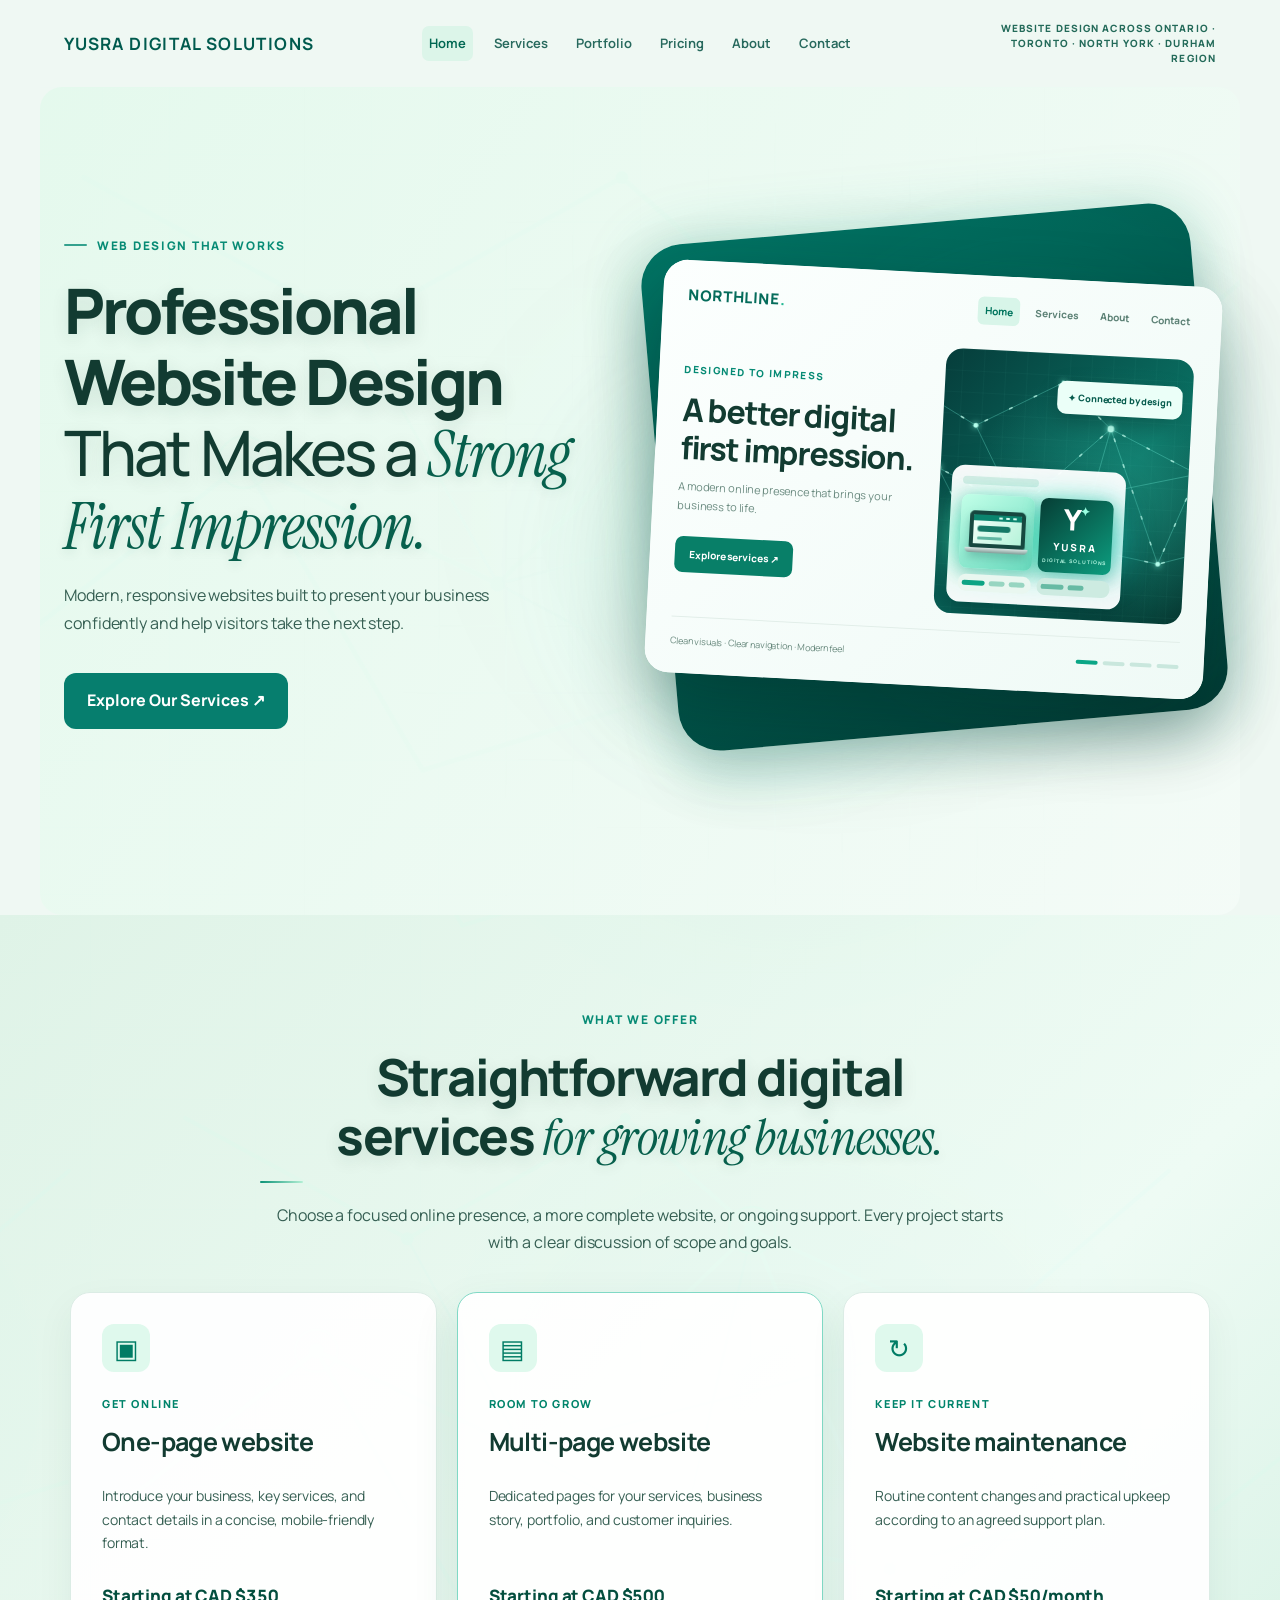
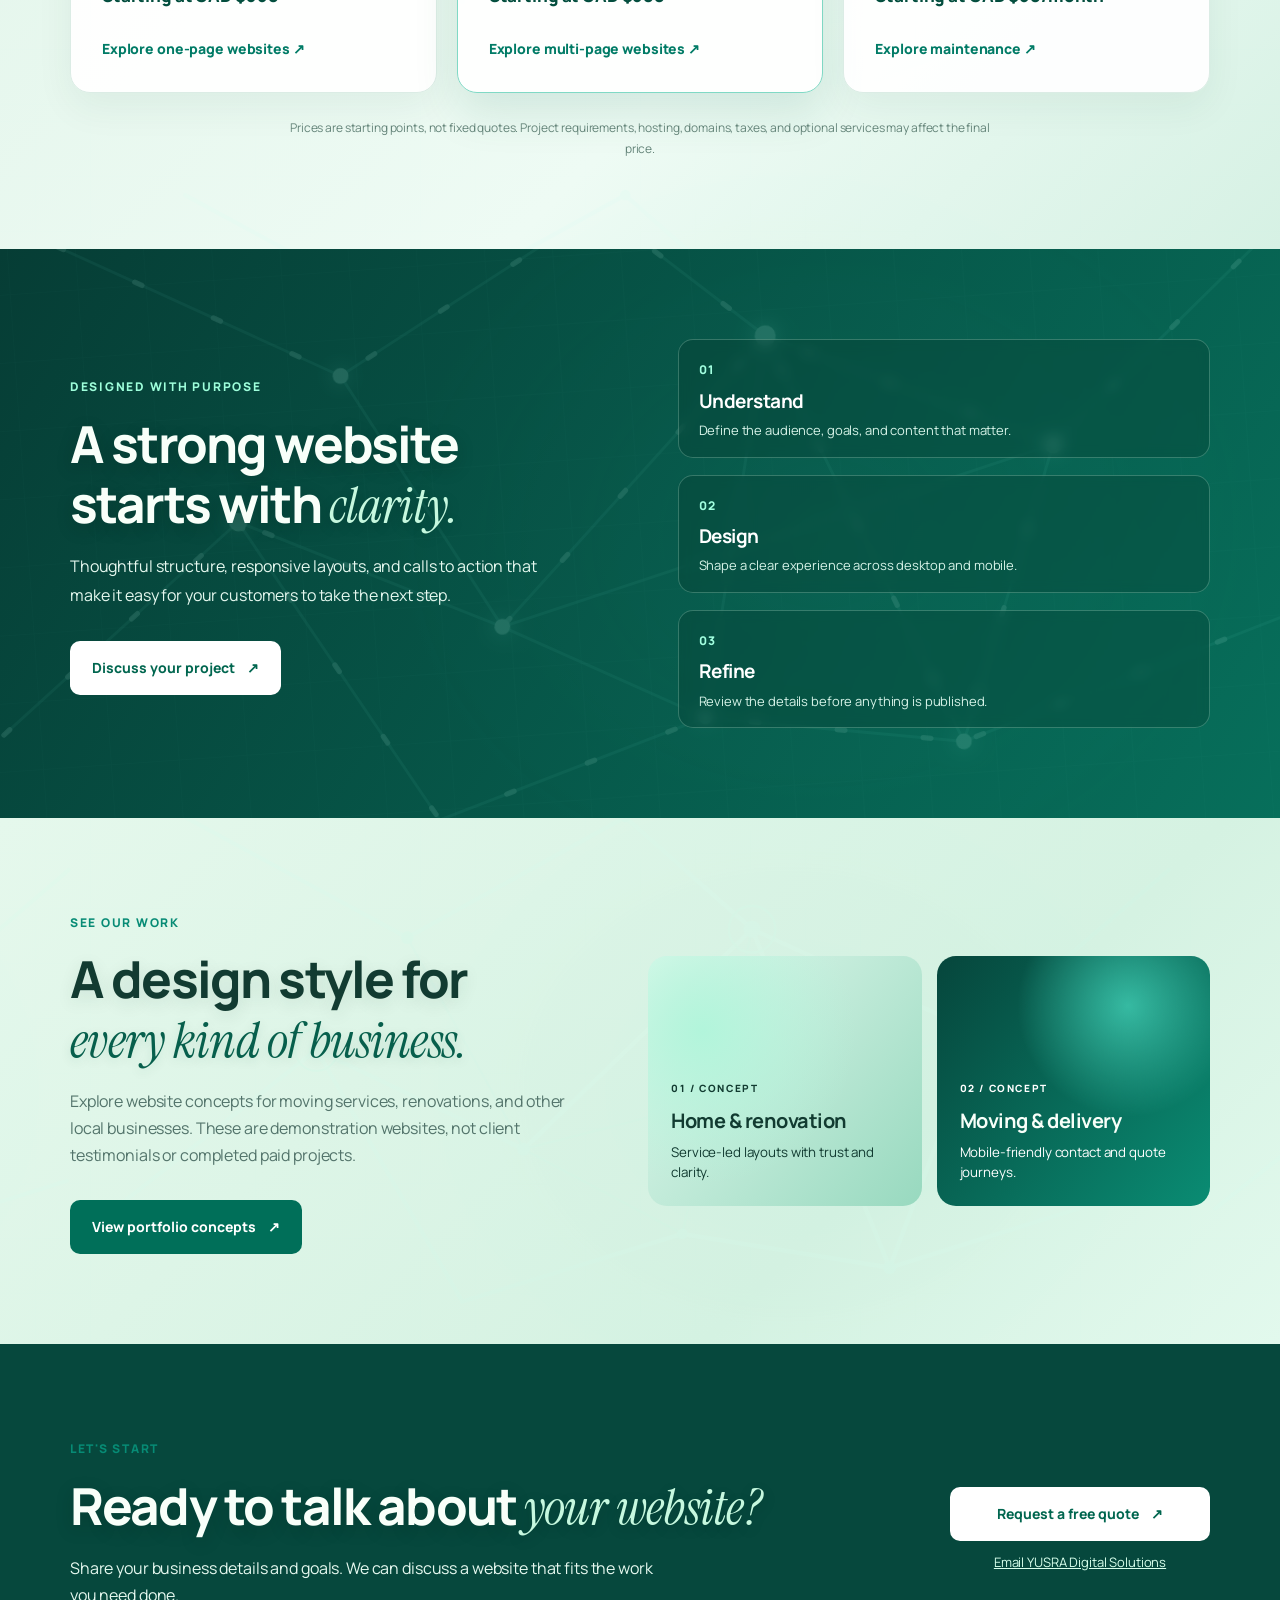
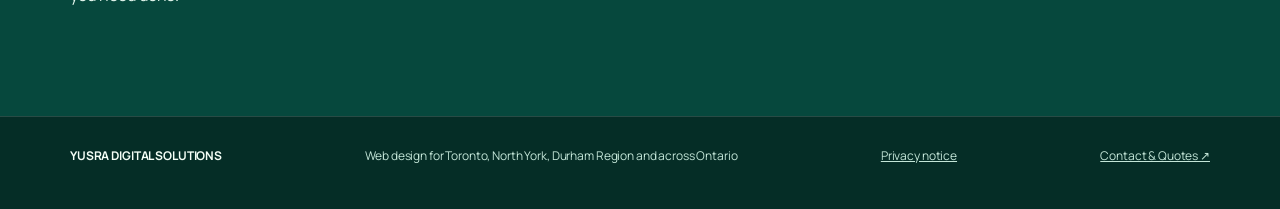
==== index.html @ 237924e2 "Clean up homepage document structure before live deployment" ====
<!DOCTYPE html>

<html lang="en"><head><link href="https://fonts.googleapis.com" rel="preconnect"/><link crossorigin="" href="https://fonts.gstatic.com" rel="preconnect"/><link href="https://fonts.googleapis.com/css2?family=DM+Sans:wght@400;500;600;700;800&amp;family=Space+Grotesk:wght@400;500;600;700&amp;display=swap" rel="stylesheet"/><meta charset="utf-8"/><meta content="width=device-width,initial-scale=1" name="viewport"/><title>Professional Website Design Across Ontario | YUSRA Digital Solutions</title><style>
:root{--deep:#042f2a;--green:#078b75;--mint:#bdf6df;--ink:#103831}*{box-sizing:border-box}body{margin:0;background:#f5f8f6;color:var(--ink);font-family:Inter,ui-sans-serif,system-ui,-apple-system,Segoe UI,sans-serif}header{max-width:1180px;margin:auto;padding:21px 24px;display:flex;align-items:center;justify-content:space-between}header strong{letter-spacing:.08em;font-size:17px;color:#005a4e}header span{font-size:12px;color:#6a827b}.hero-layout{min-height:calc(100vh - 72px);display:grid;grid-template-columns:1fr 1.05fr;gap:25px;align-items:center;max-width:1180px;margin:auto;padding:48px 24px 90px}.eyebrow{color:var(--green);font-weight:800;letter-spacing:.15em;font-size:12px}.intro h1{font-size:clamp(36px,4.8vw,65px);line-height:1.09;letter-spacing:-.055em;margin:16px 0 22px;max-width:600px}.intro p{color:#55746b;line-height:1.8;max-width:470px;font-size:16px}.cta{background:#067e6e;color:white;border-radius:12px;padding:14px 23px;display:inline-block;margin-top:20px;text-decoration:none;font-weight:700}.note{display:block;margin-top:22px;color:#718980;font-size:12px}.stage{position:relative;isolation:isolate;padding:50px 3px 50px 15px;min-width:0}.stage:before{content:"";position:absolute;inset:0 6px 5px 20px;border-radius:42px;background:linear-gradient(155deg,#007565,#023c35);transform:rotate(-5deg);box-shadow:0 26px 55px #084f4135}.glow{position:absolute;z-index:0;width:280px;height:280px;right:-20px;top:5%;border-radius:100%;background:#43d9ad;filter:blur(90px);opacity:.3}.window{position:relative;z-index:1;background:#fff;border-radius:24px;overflow:hidden;box-shadow:0 30px 75px #001e1c4d;transform:rotate(3deg);transition:transform .5s ease}.window:hover{transform:rotate(0deg) translateY(-6px)}.topbar{height:43px;background:#f3f7f7;border-bottom:1px solid #e5eeeb;display:flex;align-items:center;justify-content:space-between;padding:0 17px}.dots{display:flex;gap:6px}.dots i{width:8px;height:8px;background:#b2d9cf;border-radius:50%}.topbar small{color:#76938a;font-size:10px}.mock{padding:21px 25px 25px;background:linear-gradient(135deg,#fcfffe,#effaf6)}.mocknav{display:flex;justify-content:space-between;align-items:center;gap:8px;margin-bottom:25px}.brand{font-weight:900;font-size:15px;color:#056c5b;letter-spacing:-.04em}.links{display:flex;gap:8px}.links button{background:none;border:0;color:#5d8276;font-size:10px;font-weight:750;cursor:pointer;padding:7px;border-radius:6px}.links button.active,.links button:hover{background:#d8f5e9;color:#00745d}.content{display:grid;grid-template-columns:1fr 1fr;gap:13px;align-items:center;min-height:245px}.micro{font-size:10px;color:#078b75;font-weight:850;letter-spacing:.14em}.copy h2{font-size:clamp(21px,2.5vw,35px);line-height:1.08;letter-spacing:-.05em;margin:11px 0}.copy p{font-size:11px;line-height:1.7;color:#6b8b80}.action{border:0;background:#087f68;color:white;font-size:10px;padding:11px 14px;border-radius:8px;margin-top:10px;font-weight:800;cursor:pointer}.art{position:relative;min-height:235px;border-radius:17px;overflow:hidden;background:radial-gradient(circle at 35% 30%,#aaf4d9,transparent 45%),linear-gradient(150deg,#0fbb96,#05584e);display:grid;place-items:center}.art:before,.art:after{content:"";position:absolute;border:1px solid #d8fff85c;border-radius:50%;width:220px;height:220px;animation:orbit 11s linear infinite}.art:after{width:150px;height:150px;animation-direction:reverse}.floating{z-index:1;width:78%;padding:11px;border-radius:13px;background:#fff;box-shadow:0 15px 30px #023b3455;animation:float 4s ease-in-out infinite}.floatbar{height:8px;width:50%;background:#d4ece5;border-radius:8px;margin-bottom:10px}.tiles{display:grid;grid-template-columns:1fr 1fr;gap:6px}.tiles b{display:block;background:linear-gradient(135deg,#c0f2dd,#6cd7bf);height:58px;border-radius:8px}.tiles b:nth-child(2){background:linear-gradient(135deg,#0d8975,#1dc8a3)}.tiles b:nth-child(3){height:18px;background:#e8f3ef}.tiles b:nth-child(4){height:18px;background:#cdebe1}.chip{position:absolute;right:4%;top:17%;z-index:2;background:#fff;color:#096657;padding:9px 11px;border-radius:9px;font-size:9px;font-weight:850;box-shadow:0 9px 25px #04483c35;animation:float 5s ease-in-out infinite reverse}.footerbar{border-top:1px solid #e2eee9;display:flex;justify-content:space-between;align-items:center;gap:6px;padding-top:16px;margin-top:17px}.footerbar span{font-size:9px;color:#67887c}.progress{display:flex;gap:5px}.progress i{width:22px;height:4px;border-radius:3px;background:#c9e7dd}.progress i.on{background:#0ba686}.smallprint{font-size:12px;text-align:center;color:#66857a;margin:16px 0 0}.screenreader{position:absolute;left:-9999px}@keyframes float{50%{transform:translateY(-9px)}}@keyframes orbit{to{transform:rotate(360deg)}}@media(max-width:850px){.hero-layout{grid-template-columns:1fr;padding-top:30px}.intro h1{font-size:44px}.stage{max-width:650px;width:100%;margin:auto}.content{min-height:215px}}@media(max-width:450px){header{padding:20px 14px}.hero-layout{padding:25px 14px 55px}.intro h1{font-size:37px}.stage{padding:25px 3px 30px}.mock{padding:15px}.content{gap:7px;min-height:180px}.art{min-height:170px}.copy h2{font-size:22px}.copy p{font-size:10px}.links{gap:0}.links button{font-size:9px;padding:5px}.brand{font-size:12px}.floating{width:88%}.tiles b{height:41px}.tiles b:nth-child(n+3){height:13px}}@media(prefers-reduced-motion:reduce){*,*:before,*:after{animation:none!important;transition:none!important}}

/* The two formerly empty demo tiles now contain meaningful artwork. */
.tiles .tile{min-width:0;position:relative;overflow:hidden;border-radius:8px;min-height:74px;display:flex;align-items:center;justify-content:center}
.laptop-tile{background:linear-gradient(145deg,#c2ffe8,#69dabe)}
.laptop{width:77%;filter:drop-shadow(0 5px 5px #064a4540);animation:laptopBob 4.5s ease-in-out infinite}
.laptop-screen{aspect-ratio:1.55;background:#f6fffd;border:4px solid #174840;border-radius:5px 5px 2px 2px;overflow:hidden}
.laptop-nav{height:19%;background:#0b856e;display:flex;align-items:center;justify-content:flex-end;gap:3px;padding:0 5px}.laptop-nav span{width:10%;height:2px;background:#d6fff0;border-radius:2px}
.laptop-hero{height:81%;padding:10% 9%;background:linear-gradient(125deg,#effff8,#b5f3d9)}.laptop-title{width:83%;height:6px;background:#147966;border-radius:3px}.laptop-subtitle{width:65%;height:3px;background:#60b7a3;border-radius:2px;margin-top:5px}.laptop-button{width:36%;height:7px;background:#12a787;border-radius:3px;margin-top:8px}.laptop-base{height:5px;width:113%;margin-left:-6.5%;background:linear-gradient(#dce8e6,#819c97);border-radius:1px 1px 7px 7px}
.logo-tile{flex-direction:column;background:linear-gradient(135deg,#063e35,#0c9d7f);color:white;text-align:center;animation:logoGlow 5s ease-in-out infinite}.logo-emblem{font-weight:1000;font-size:29px;line-height:1;letter-spacing:-.12em}.logo-emblem span{font-size:12px;vertical-align:top;margin-left:2px;color:#9bffe2;letter-spacing:0}.logo-name{font-size:10px;font-weight:950;letter-spacing:.18em;margin-top:5px}.logo-subname{font-size:5px;font-weight:750;letter-spacing:.18em;color:#b5f8e3;margin-top:2px}
.detail-tile{min-height:17px!important;background:#e9f7f0;gap:4px;padding:4px!important;justify-content:flex-start!important}.detail-tile span{height:5px;width:24%;background:#97d5c1;border-radius:5px}.detail-tile span:first-child{width:36%;background:#0da484}.detail-tile.second{background:#cdebe1}.detail-tile.second span{background:#67baa4}
@keyframes laptopBob{50%{transform:translateY(-4px)}}@keyframes logoGlow{50%{filter:brightness(1.17)}}
@media(max-width:450px){.tiles .tile{min-height:53px}.laptop-screen{border-width:3px}.logo-emblem{font-size:21px}.logo-name{font-size:8px}.logo-subname{font-size:4px}.detail-tile{min-height:13px!important}}

/* V3: ambient glow behind the card; intentionally restrained and non-interactive. */
.stage{isolation:isolate}
.stage .glow{z-index:-1;width:clamp(260px,34vw,460px);height:clamp(260px,34vw,460px);right:-12%;top:6%;pointer-events:none;filter:blur(62px);opacity:.62;background:radial-gradient(circle at 45% 48%,rgba(30,210,160,.63) 0%,rgba(20,172,151,.30) 34%,rgba(38,191,178,.10) 59%,transparent 75%);animation:ambientBreath 8s ease-in-out infinite alternate}
.stage:after{content:"";position:absolute;z-index:-2;pointer-events:none;width:72%;aspect-ratio:1;left:-14%;bottom:-7%;border-radius:50%;filter:blur(58px);opacity:.47;background:radial-gradient(circle,rgba(33,193,177,.46) 0%,rgba(72,219,179,.18) 48%,transparent 73%);animation:ambientDrift 11s ease-in-out infinite alternate}
.stage:before{z-index:0;box-shadow:0 26px 55px #084f4135,0 0 62px rgba(32,175,143,.21)}
@keyframes ambientBreath{0%{transform:translate(-9px,11px) scale(.92);opacity:.38}100%{transform:translate(8px,-14px) scale(1.13);opacity:.66}}
@keyframes ambientDrift{0%{transform:translate(2%,-3%) scale(.95);opacity:.34}100%{transform:translate(-5%,4%) scale(1.13);opacity:.53}}
@media(prefers-reduced-motion:reduce){.stage .glow,.stage:after{animation:none!important}}

/* V4: clearly visible, localized glow directly behind the two featured tiles. */
.stage .glow{z-index:0;right:-8%;opacity:.42}
.floating{position:relative;isolation:isolate;overflow:visible}
.tiles{position:relative;isolation:isolate}
.tiles::before{content:"";position:absolute;z-index:-1;left:-14px;right:-14px;top:-14px;height:112px;border-radius:28px;background:radial-gradient(ellipse at 27% 50%,rgba(81,255,200,.85),transparent 62%),radial-gradient(ellipse at 74% 48%,rgba(25,211,197,.82),transparent 64%);filter:blur(15px);opacity:.9;pointer-events:none;animation:tileHaloPulse 6s ease-in-out infinite alternate}
.tiles .laptop-tile,.tiles .logo-tile{box-shadow:0 0 17px rgba(39,212,169,.37),0 6px 16px rgba(2,67,58,.2)}
@keyframes tileHaloPulse{from{opacity:.64;transform:scale(.96)}to{opacity:1;transform:scale(1.04)}}
@media(max-width:450px){.tiles::before{height:82px;left:-10px;right:-10px;filter:blur(12px)}}
@media(prefers-reduced-motion:reduce){.tiles::before{animation:none!important}}

/* V5: actual rotating globe with oceans, land and pulsing location lights. */
.art{min-height:306px;isolation:isolate;overflow:hidden;background:radial-gradient(ellipse at 60% 20%,#0d9986,#06473f 68%,#043b38)}
.art:before,.art:after{display:none}
.earth-globe{position:absolute;z-index:0;width:99%;max-width:340px;aspect-ratio:1;right:-10%;top:-19%;pointer-events:none;filter:drop-shadow(0 0 17px rgba(51,249,200,.46))}
.floating{z-index:2;max-width:195px;width:70%;justify-self:start;align-self:end;margin:0 0 12px 12px;background:rgba(255,255,255,.96)}
.chip{top:17%;right:3%;background:rgba(242,255,250,.94)}
@media(max-width:450px){.art{min-height:225px}.earth-globe{max-width:260px;right:-17%;top:-21%}.floating{width:74%;margin:0 0 9px 6px;padding:7px}.chip{font-size:7px;padding:6px 7px}}
@media(prefers-reduced-motion:reduce){.earth-globe{animation:none}}

/* YUSRA concept 10: quiet digital network rather than a spinning globe */
.art{background:linear-gradient(130deg,#063d3b 0%,#096e61 60%,#073932 100%);isolation:isolate;min-height:265px}
.art:before,.art:after{display:none}
.network-art{position:absolute;inset:0;width:100%;height:100%;z-index:0;pointer-events:none}
.network-nodes circle{filter:drop-shadow(0 0 4px #89ffe5);animation:twinkle 4s ease-in-out infinite}
.network-nodes circle:nth-child(2n){animation-delay:1.4s}.network-nodes circle:nth-child(3n){animation-delay:2.6s}
.node-halos circle{opacity:0;transform-box:fill-box;transform-origin:center;animation:halo 5s ease-out infinite}
.node-halos circle:nth-child(2){animation-delay:1.7s}.node-halos circle:nth-child(3){animation-delay:3.4s}
.signal-lines path{stroke-dasharray:3 30;stroke-dashoffset:0;opacity:.7;animation:signal 14s linear infinite}
.signal-lines path:nth-child(2){animation-duration:18s;animation-direction:reverse}.signal-lines path:nth-child(3){animation-duration:21s}
.floating{position:relative;z-index:3;box-shadow:0 16px 35px #001a1c70;animation:float 7s ease-in-out infinite}
.chip{z-index:3;right:4%;top:10%;background:#ebfff8;color:#075b4d;animation:none;box-shadow:0 7px 22px #0003}
.laptop{animation:laptopBob 7s ease-in-out infinite}
.glow{opacity:.15;filter:blur(75px)}
@keyframes signal{to{stroke-dashoffset:-264}}
@keyframes twinkle{0%,100%{opacity:.45}50%{opacity:1}}
@keyframes halo{0%{opacity:.75;transform:scale(.45)}55%,100%{opacity:0;transform:scale(1.8)}}
@media (prefers-reduced-motion:reduce){.signal-lines path,.network-nodes circle,.node-halos circle,.floating,.laptop{animation:none!important}.network-nodes circle{opacity:.85}}


/* v11 homepage design review — approval-safe additions. Original Version 10 artwork is unchanged. */
html{scroll-behavior:smooth;overflow-x:clip}body{overflow-x:clip}a:focus-visible,button:focus-visible{outline:3px solid #11aa8d;outline-offset:3px}
.site-navigation{display:flex;flex-wrap:wrap;gap:22px;align-items:center}.site-navigation a{font-size:13px;font-weight:750;text-decoration:none;color:#27695d}.site-navigation a:hover{text-decoration:underline}
.section-container{width:min(1140px,calc(100% - 44px));margin:auto}.review-section{scroll-margin-top:25px;padding:90px 0}.section-title{text-align:center;max-width:760px;margin:0 auto 35px}.section-title h2,.emerald-copy h2,.portfolio-layout h2,.contact-layout h2{font-size:clamp(34px,4vw,51px);line-height:1.12;letter-spacing:-.048em;margin:14px 0 19px}.section-title p,.portfolio-layout p{color:#53746b;line-height:1.7;font-size:16px}
.services-section{background:#f0f7f4}.service-grid{display:grid;grid-template-columns:repeat(3,minmax(0,1fr));gap:20px}.service-card{display:flex;flex-direction:column;min-width:0;background:#fff;border:1px solid #dbece5;border-radius:20px;padding:31px;box-shadow:0 15px 38px rgba(5,65,49,.06)}.service-card.featured{border-color:#80d9c5;box-shadow:0 20px 45px rgba(1,99,75,.12)}.service-icon{width:48px;height:48px;border-radius:12px;display:grid;place-items:center;font-size:26px;background:#dff9ed;color:#007c65}.service-tag{font-size:11px;font-weight:800;letter-spacing:.16em;text-transform:uppercase;color:#00846b;margin-top:23px}.service-card h3{font-size:25px;letter-spacing:-.04em;line-height:1.18;margin:12px 0}.service-card p{color:#5d7d73;line-height:1.7;font-size:14px}.service-card .service-price{margin-top:auto;padding-top:13px;color:#007e68;font-size:17px;font-weight:850}.service-link{font-size:14px;font-weight:800;color:#007b66;text-decoration:none;margin-top:9px}.service-link:hover{text-decoration:underline}.disclaimer{text-align:center;font-size:12px;color:#648479;margin:25px auto 0;max-width:710px}
.emerald-section{background:linear-gradient(122deg,#063d35,#076f5b);color:#fff;position:relative;overflow:hidden;isolation:isolate}.emerald-inner{position:relative;display:grid;grid-template-columns:1fr 1fr;gap:75px;align-items:center;min-height:350px}.emerald-art{position:absolute;inset:-135px -110px;opacity:.16;z-index:-1;pointer-events:none;transform:rotate(-4deg)}.emerald-art svg{width:100%;height:100%;object-fit:cover}.emerald-copy .eyebrow{color:#9effdb}.emerald-copy h2{max-width:650px}.emerald-copy p{color:#d4f6e9;line-height:1.8;max-width:500px}.emerald-features{display:grid;gap:17px}.emerald-features>div{border:1px solid rgba(208,255,235,.24);border-radius:15px;padding:15px 20px;background:rgba(4,50,40,.28);backdrop-filter:blur(6px)}.emerald-features span{color:#a2ffe0;font-size:12px;font-weight:800;letter-spacing:.1em}.emerald-features h3{font-size:19px;margin:6px 0}.emerald-features p{font-size:13px;color:#d6f3e8;margin:0}.button{display:inline-flex;align-items:center;justify-content:center;gap:12px;text-align:center;padding:15px 22px;border-radius:10px;font-size:14px;font-weight:800;text-decoration:none;margin-top:15px}.button-light{background:#fff;color:#00664f}.button-dark{background:#006f59;color:#fff}
.portfolio-section{background:white}.portfolio-layout{display:grid;grid-template-columns:.95fr 1.05fr;gap:70px;align-items:center}.project-tiles{display:grid;grid-template-columns:1fr 1fr;gap:15px}.project-tile{display:flex;min-height:250px;flex-direction:column;justify-content:end;border-radius:19px;padding:23px;background:radial-gradient(circle at 20% 30%,#b2f5db,transparent 55%),linear-gradient(130deg,#e3f9ee,#98d9bf)}.project-tile.dark{background:radial-gradient(circle at 70% 20%,#36baa2,transparent 40%),linear-gradient(130deg,#06463c,#0a8c73);color:#fff}.project-tile span{font-size:10px;letter-spacing:.16em;font-weight:800}.project-tile strong{font-size:20px;letter-spacing:-.02em;margin:10px 0}.project-tile small{line-height:1.5}
.final-cta{background:#06483d;color:#fff}.contact-layout{display:flex;justify-content:space-between;align-items:center;gap:40px}.contact-layout p{color:#d4eee3;max-width:600px}.contact-actions{display:flex;flex-direction:column;align-items:center;gap:10px;min-width:260px}.contact-actions .button{margin:0;width:100%}.contact-mail{color:#d7ffec;font-size:13px}
.review-footer{background:#052d26;color:#f5fff7;padding:29px 0 25px}.review-footer .section-container{display:flex;align-items:center;justify-content:space-between;flex-wrap:wrap;gap:18px;font-size:12px}.review-footer span{color:#c4e6d8}.review-footer a{color:#c4e6d8}.review-footer p{font-size:11px;color:#accfc1;text-align:center;margin:18px 10px 0}
@media(max-width:950px){.site-navigation{gap:10px}.site-navigation a{font-size:11px}.hero-layout{gap:28px}.service-card{padding:22px}.emerald-inner,.portfolio-layout{gap:30px}}
@media(max-width:850px){header{flex-direction:column;gap:14px}.service-grid{grid-template-columns:1fr}.service-card{max-width:none}.emerald-inner,.portfolio-layout{grid-template-columns:1fr}.contact-layout{flex-direction:column;align-items:flex-start}.contact-actions{align-items:stretch}}
@media(max-width:480px){.review-section{padding:65px 0}.site-navigation{justify-content:center;gap:15px}.section-container{width:calc(100% - 34px)}.project-tiles{grid-template-columns:1fr 1fr;gap:8px}.project-tile{min-height:220px;padding:13px}.project-tile strong{font-size:16px}.hero-layout{padding-bottom:55px}.emerald-art{inset:0 -60px}.contact-actions{width:100%;min-width:0}}
@media(prefers-reduced-motion:reduce){html{scroll-behavior:auto}}

.review-flag{text-align:center;color:#075446;background:#dff9ec;font-weight:750;font-size:11px;letter-spacing:.06em;padding:9px 12px}


/* Version 18: consistent emerald identity with restrained effects in dense sections */
html,body{overflow-x:clip}
body{background:#eff8f3}
header{max-width:1200px}
.site-navigation{gap:14px;justify-content:center}
.site-navigation a{padding:6px 7px;border-radius:7px}
.site-navigation a[aria-current=page]{background:#dcf5e9;color:#006853}
.hero-layout{max-width:1200px;background:linear-gradient(125deg,rgba(218,250,231,.5),rgba(245,252,248,.8));border-radius:22px;position:relative}
.hero-layout::before{content:"";background:url('assets/network-field.svg') center/cover no-repeat;opacity:.055;position:absolute;inset:0;pointer-events:none;z-index:0}
.hero-layout>*{position:relative;z-index:1}
.services-section,.portfolio-section{position:relative;isolation:isolate}
.services-section{background:linear-gradient(135deg,#dff3e7,#eefbf4 65%,#d6f1e4)}
.portfolio-section{background:linear-gradient(135deg,#e5f8ec,#d5f2e2 68%,#e2f9ed)}
.services-section::before,.portfolio-section::before{content:"";position:absolute;inset:0;background:url('assets/network-field.svg') center/1100px auto repeat;opacity:.09;pointer-events:none;z-index:-1}
.service-card{background:rgba(255,255,255,.94)}
.portfolio-layout{position:relative}
.review-footer{border-top:1px solid rgba(255,255,255,.14)}
@media(max-width:700px){header{padding:15px 18px}.site-navigation{gap:4px 9px}.site-navigation a{font-size:11px;padding:5px}.hero-layout{border-radius:0}.review-flag{font-size:10px}}

/* YUSRA Typography Concept 13: display hierarchy and restrained graphic accents.
   Text remains selectable/accessible; no headings are flattened into images. */
:root{--v15-display:'Space Grotesk','Trebuchet MS','Segoe UI',sans-serif;--v15-body:'DM Sans','Segoe UI',Arial,sans-serif}
body{font-family:var(--v15-body);font-optical-sizing:auto}
h1,h2,h3,.brand,.cta,.button,.button-outline,.button-light{font-family:var(--v15-display)}
h1,h2{font-weight:700;letter-spacing:-.055em;text-wrap:balance}
h1{line-height:1.06}
h2{line-height:1.12}
h3{font-weight:650;letter-spacing:-.027em}
.v13-kicker{position:relative;letter-spacing:.24em!important;font-family:var(--v15-display);font-size:.74rem!important;font-weight:700!important}
.v13-kicker::before{content:'';display:inline-block;width:23px;height:2px;vertical-align:middle;margin:0 10px 3px 0;background:currentColor;border-radius:1px;opacity:.8}
h1 .v13-headline-lead,h1 .v13-headline-flow{display:block}
h1 .v13-headline-lead{font-weight:700}
h1 .v13-headline-flow{font-weight:500}
h1 .v13-headline-accent{font-style:normal;font-weight:700;position:relative;display:inline;box-decoration-break:clone;-webkit-box-decoration-break:clone;color:#baffdc}
h1 .v13-headline-accent::after{content:'';height:.065em;border-radius:999px;background:linear-gradient(90deg,#7effce,#d2ffe8 70%,transparent);position:absolute;bottom:-.075em;left:0;right:4%;opacity:.85}
.network-hero h1{max-width:900px;letter-spacing:-.06em}
.network-hero h1 .v13-headline-flow{color:#f4fff9}
.network-hero h1 .v13-headline-accent{color:#b9ffe4}
.section-heading h2,.section-title h2{position:relative;padding-bottom:17px}
.section-heading h2::after,.section-title h2::after{content:'';position:absolute;bottom:0;left:0;width:55px;height:4px;background:linear-gradient(90deg,#009b79,#9cf7cb);border-radius:4px}
.section-heading h2{max-width:800px}
.section-heading p{font-size:1.03rem;line-height:1.75}
.card h3,.service-card h3{letter-spacing:-.03em}
.button,.cta,.nav a{letter-spacing:.005em}
@media(max-width:760px){.network-hero h1{font-size:clamp(2.3rem,8vw,3.5rem);letter-spacing:-.055em}.v13-kicker{letter-spacing:.17em!important}}
@media(max-width:420px){h1 .v13-headline-lead,h1 .v13-headline-flow{overflow-wrap:normal}h1 .v13-headline-accent::after{opacity:.7}}
@media(prefers-reduced-motion:reduce){h1 .v13-headline-accent{animation:none!important}}

/* Homepage-specific display styling over the V12 original */
.intro h1{font-family:var(--v15-display);font-weight:700;letter-spacing:-.066em;line-height:1.075;text-wrap:balance;max-width:730px}
.intro h1 .v13-headline-lead{font-weight:700}
.intro h1 .v13-headline-flow{font-weight:500}
.intro h1 .v13-headline-accent{color:#006d59}
.intro h1 .v13-headline-accent::after{background:linear-gradient(90deg,#01a381,#66d8b2);height:.065em}
.section-title h2,.emerald-copy h2,.portfolio-layout h2,.final-cta h2{font-family:var(--v15-display);font-weight:700;letter-spacing:-.045em;text-wrap:balance}
@media(max-width:560px){.intro h1{font-size:clamp(2.25rem,8.5vw,3.6rem)!important}}

</style><link href="assets/typography-v18.css" rel="stylesheet"/><meta content="Professional website design for businesses across Ontario, including Toronto, North York and Durham Region. Mobile-friendly sites, clear pricing and easy contact." name="description"/><meta content="index,follow" name="robots"/><meta content="#065b4b" name="theme-color"/><meta content="website" property="og:type"/><meta content="YUSRA Digital Solutions" property="og:site_name"/><meta content="Professional Website Design Across Ontario | YUSRA Digital Solutions" property="og:title"/><meta content="Professional website design for businesses across Ontario, including Toronto, North York and Durham Region. Mobile-friendly sites, clear pricing and easy contact." property="og:description"/><meta content="https://www.yusradigitalsolutions.ca/" property="og:url"/><link href="https://www.yusradigitalsolutions.ca/" rel="canonical"/><link href="favicon.svg" rel="icon" type="image/svg+xml"/><meta content="iW2JBrKEioHnUhpqhcLkf6cpmU9L_zcJbJJkE-sLpAA" name="google-site-verification"/><meta content="_Pc807UWmlaTxn0rJRSMlF62XzxDQozgQ8eq3YYesTk" name="google-site-verification"/><script type="application/ld+json">{"@context":"https://schema.org","@type":"ProfessionalService","name":"YUSRA Digital Solutions","url":"https://www.yusradigitalsolutions.ca/","telephone":"+1-416-508-9315","email":"ahmadkerami143@gmail.com","areaServed":[{"@type":"Place","name":"Toronto"},{"@type":"Place","name":"North York"},{"@type":"Place","name":"Durham Region"},{"@type":"Place","name":"Ontario"}],"description":"Responsive website design, maintenance and web services for small businesses across Ontario."}</script><link href="assets/yusra-production-v18.css" rel="stylesheet"/></head><body><header><strong>YUSRA DIGITAL SOLUTIONS</strong><nav aria-label="Main navigation" class="site-navigation"><a aria-current="page" href="index.html">Home</a><a href="services.html">Services</a><a href="portfolio.html">Portfolio</a><a href="pricing.html">Pricing</a><a href="about.html">About</a><a href="contact.html">Contact</a></nav><span>WEBSITE DESIGN ACROSS ONTARIO · TORONTO · NORTH YORK · DURHAM REGION</span></header><main id="main"><div class="hero-layout"><div class="intro"><span class="eyebrow v13-kicker">WEB DESIGN THAT WORKS</span><h1><span class="v13-headline-lead">Professional Website Design </span><span class="v13-headline-flow">That Makes a <em class="v13-headline-accent">Strong First Impression.</em></span></h1><p>Modern, responsive websites built to present your business confidently and help visitors take the next step.</p><a class="cta" href="#services">Explore Our Services ↗</a></div><section aria-label="Interactive animated website mockup" class="stage" id="preview"><div class="glow"></div><div class="window"><div class="mock"><nav class="mocknav"><div class="brand">NORTHLINE<span style="color:#22b792">.</span></div><div class="links"><button class="active" data-page="home">Home</button><button data-page="services">Services</button><button data-page="about">About</button><button data-page="contact">Contact</button></div></nav><div class="content"><div class="copy"><div class="micro" id="kicker">DESIGNED TO IMPRESS</div><h2 id="title">A better digital first impression.</h2><p id="desc">A modern online presence that brings your business to life.</p><button aria-label="Preview the sample website services" class="action" id="action">Explore services ↗</button></div><div class="art"><svg aria-hidden="true" class="network-art" preserveaspectratio="xMidYMid slice" viewbox="0 0 520 320" xmlns="http://www.w3.org/2000/svg"><defs><pattern height="26" id="microgrid" patternunits="userSpaceOnUse" width="26"><path d="M26 0H0V26" fill="none" stroke="#84efdb" stroke-opacity=".11" stroke-width=".7"></path></pattern><radialgradient id="halor"><stop stop-color="#36bfa8" stop-opacity=".32"></stop><stop offset="1" stop-color="#36bfa8" stop-opacity="0"></stop></radialgradient></defs><rect fill="url(#microgrid)" height="320" width="520"></rect><ellipse cx="330" cy="165" fill="url(#halor)" rx="185" ry="155"></ellipse><g class="network-lines" fill="none" stroke="#7afbe4" stroke-opacity=".32" stroke-width="1.1"><path d="M12 220 L107 145 L205 192 L313 88 L420 137 L510 60"></path><path d="M45 35 L150 92 L253 35 L313 88 L378 248 L509 207"></path><path d="M107 145 L176 264 L280 232 L378 248 L420 137"></path><path d="M205 192 L280 232 L313 88"></path><path d="M150 92 L205 192 L420 137"></path></g><g class="signal-lines" fill="none" stroke="#c4fff0" stroke-linecap="round" stroke-width="2"><path d="M12 220 L107 145 L205 192 L313 88 L420 137 L510 60"></path><path d="M45 35 L150 92 L253 35 L313 88 L378 248 L509 207"></path><path d="M107 145 L176 264 L280 232 L378 248 L420 137"></path></g><g class="network-nodes" fill="#b5ffed"><circle cx="107" cy="145" r="3.5"></circle><circle cx="205" cy="192" r="3"></circle><circle cx="313" cy="88" r="4"></circle><circle cx="420" cy="137" r="3.5"></circle><circle cx="150" cy="92" r="3"></circle><circle cx="378" cy="248" r="3"></circle><circle cx="280" cy="232" r="2.5"></circle><circle cx="253" cy="35" r="2.5"></circle></g><g class="node-halos" fill="none" stroke="#aaffea"><circle cx="313" cy="88" r="11"></circle><circle cx="420" cy="137" r="9"></circle><circle cx="107" cy="145" r="10"></circle></g></svg><div class="chip" id="chip">✦ Connected by design</div><div class="floating"><div class="floatbar"></div><div class="tiles"><div aria-label="Modern laptop displaying a website" class="tile laptop-tile"><div class="laptop"><div class="laptop-screen"><div class="laptop-nav"><span></span><span></span><span></span></div><div class="laptop-hero"><div class="laptop-title"></div><div class="laptop-subtitle"></div><div class="laptop-button"></div></div></div><div class="laptop-base"></div></div></div><div aria-label="YUSRA Digital Solutions branding" class="tile logo-tile"><div class="logo-emblem">Y<span>✦</span></div><div class="logo-name">YUSRA</div><div class="logo-subname">DIGITAL SOLUTIONS</div></div><div class="tile detail-tile"><span></span><span></span><span></span></div><div class="tile detail-tile second"><span></span><span></span></div></div></div></div></div><div class="footerbar"><span id="caption">Clean visuals · Clear navigation · Modern feel</span><div aria-hidden="true" class="progress"><i class="on"></i><i></i><i></i><i></i></div></div></div></div></section></div>
<section aria-labelledby="services-heading" class="review-section services-section" id="services">
<div class="section-container">
<div class="section-title"><span class="eyebrow">WHAT WE OFFER</span><h2 id="services-heading">Straightforward digital services <em class="editorial-accent">for growing businesses.</em></h2><p>Choose a focused online presence, a more complete website, or ongoing support. Every project starts with a clear discussion of scope and goals.</p></div>
<div class="service-grid">
<article class="service-card"><div aria-hidden="true" class="service-icon">▣</div><span class="service-tag">Get online</span><h3>One-page website</h3><p>Introduce your business, key services, and contact details in a concise, mobile-friendly format.</p><p class="service-price">Starting at CAD $350</p><a class="service-link" href="services.html#one-page">Explore one-page websites <span aria-hidden="true">↗</span></a></article>
<article class="service-card featured"><div aria-hidden="true" class="service-icon">▤</div><span class="service-tag">Room to grow</span><h3>Multi-page website</h3><p>Dedicated pages for your services, business story, portfolio, and customer inquiries.</p><p class="service-price">Starting at CAD $500</p><a class="service-link" href="services.html#multi-page">Explore multi-page websites <span aria-hidden="true">↗</span></a></article>
<article class="service-card"><div aria-hidden="true" class="service-icon">↻</div><span class="service-tag">Keep it current</span><h3>Website maintenance</h3><p>Routine content changes and practical upkeep according to an agreed support plan.</p><p class="service-price">Starting at CAD $50/month</p><a class="service-link" href="services.html#maintenance">Explore maintenance <span aria-hidden="true">↗</span></a></article>
</div>
<p class="disclaimer">Prices are starting points, not fixed quotes. Project requirements, hosting, domains, taxes, and optional services may affect the final price.</p>
</div>
</section>
<section aria-labelledby="approach-heading" class="review-section emerald-section" id="approach">
<div class="section-container emerald-inner">
<div aria-hidden="true" class="emerald-art"><svg aria-hidden="true" class="network-art" preserveaspectratio="xMidYMid slice" viewbox="0 0 520 320" xmlns="http://www.w3.org/2000/svg"><defs><pattern height="26" id="microgrid2" patternunits="userSpaceOnUse" width="26"><path d="M26 0H0V26" fill="none" stroke="#84efdb" stroke-opacity=".11" stroke-width=".7"></path></pattern><radialgradient id="halor2"><stop stop-color="#36bfa8" stop-opacity=".32"></stop><stop offset="1" stop-color="#36bfa8" stop-opacity="0"></stop></radialgradient></defs><rect fill="url(#microgrid2)" height="320" width="520"></rect><ellipse cx="330" cy="165" fill="url(#halor2)" rx="185" ry="155"></ellipse><g class="network-lines" fill="none" stroke="#7afbe4" stroke-opacity=".32" stroke-width="1.1"><path d="M12 220 L107 145 L205 192 L313 88 L420 137 L510 60"></path><path d="M45 35 L150 92 L253 35 L313 88 L378 248 L509 207"></path><path d="M107 145 L176 264 L280 232 L378 248 L420 137"></path><path d="M205 192 L280 232 L313 88"></path><path d="M150 92 L205 192 L420 137"></path></g><g class="signal-lines" fill="none" stroke="#c4fff0" stroke-linecap="round" stroke-width="2"><path d="M12 220 L107 145 L205 192 L313 88 L420 137 L510 60"></path><path d="M45 35 L150 92 L253 35 L313 88 L378 248 L509 207"></path><path d="M107 145 L176 264 L280 232 L378 248 L420 137"></path></g><g class="network-nodes" fill="#b5ffed"><circle cx="107" cy="145" r="3.5"></circle><circle cx="205" cy="192" r="3"></circle><circle cx="313" cy="88" r="4"></circle><circle cx="420" cy="137" r="3.5"></circle><circle cx="150" cy="92" r="3"></circle><circle cx="378" cy="248" r="3"></circle><circle cx="280" cy="232" r="2.5"></circle><circle cx="253" cy="35" r="2.5"></circle></g><g class="node-halos" fill="none" stroke="#aaffea"><circle cx="313" cy="88" r="11"></circle><circle cx="420" cy="137" r="9"></circle><circle cx="107" cy="145" r="10"></circle></g></svg></div>
<div class="emerald-copy"><span class="eyebrow">DESIGNED WITH PURPOSE</span><h2 id="approach-heading">A strong website starts with <em class="editorial-accent">clarity.</em></h2><p>Thoughtful structure, responsive layouts, and calls to action that make it easy for your customers to take the next step.</p><a class="button button-light" href="#contact">Discuss your project <span aria-hidden="true">↗</span></a></div>
<div aria-label="What matters in our process" class="emerald-features">
<div><span>01</span><h3>Understand</h3><p>Define the audience, goals, and content that matter.</p></div>
<div><span>02</span><h3>Design</h3><p>Shape a clear experience across desktop and mobile.</p></div>
<div><span>03</span><h3>Refine</h3><p>Review the details before anything is published.</p></div>
</div>
</div>
</section>
<section aria-labelledby="portfolio-heading" class="review-section portfolio-section" id="portfolio">
<div class="section-container portfolio-layout">
<div><span class="eyebrow">SEE OUR WORK</span><h2 id="portfolio-heading">A design style for <em class="editorial-accent">every kind of business.</em></h2><p>Explore website concepts for moving services, renovations, and other local businesses. These are demonstration websites, not client testimonials or completed paid projects.</p><a class="button button-dark" href="portfolio.html">View portfolio concepts <span aria-hidden="true">↗</span></a></div>
<div aria-label="Example website categories" class="project-tiles"><div class="project-tile"><span>01 / CONCEPT</span><strong>Home &amp; renovation</strong><small>Service-led layouts with trust and clarity.</small></div><div class="project-tile dark"><span>02 / CONCEPT</span><strong>Moving &amp; delivery</strong><small>Mobile-friendly contact and quote journeys.</small></div></div>
</div>
</section>
<section aria-labelledby="contact-heading" class="review-section final-cta" id="contact">
<div class="section-container contact-layout"><div><span class="eyebrow">LET'S START</span><h2 id="contact-heading">Ready to talk about <em class="editorial-accent">your website?</em></h2><p>Share your business details and goals. We can discuss a website that fits the work you need done.</p></div><div class="contact-actions"><a class="button button-light" href="contact.html">Request a free quote <span aria-hidden="true">↗</span></a><a class="contact-mail" href="mailto:ahmadkerami143@gmail.com">Email YUSRA Digital Solutions</a></div></div>
</section>
</main><footer class="review-footer"><div class="section-container"><strong>YUSRA DIGITAL SOLUTIONS</strong><span>Web design for Toronto, North York, Durham Region and across Ontario</span><a href="privacy.html">Privacy notice</a><a href="contact.html">Contact &amp; Quotes ↗</a></div><p></p></footer><script>const data={home:['DESIGNED TO IMPRESS','A better digital first impression.','A modern online presence that brings your business to life.','Explore services ↗','✦ Responsive design','Clean visuals · Clear navigation · Modern feel'],services:['SERVICES','Everything your online presence needs.','Responsive websites, clean branding, and practical digital experiences.','See what we offer ↗','✦ Web + branding','Modern websites · Digital identity · Clear delivery'],about:['ABOUT','Thoughtful design, real-world purpose.','YUSRA builds approachable online experiences for growing businesses.','Get to know us ↗','✦ Built with care','Clarity · Usability · Attention to detail'],contact:['GET IN TOUCH','Your next project starts here.','Tell us what you are planning and we can discuss the right website approach.','Contact YUSRA ↗','✦ Start a conversation','Professional presentation · Easy next steps']};
function show(page){const d=data[page]||data.home; ['kicker','title','desc','action','chip','caption'].forEach((id,i)=>document.getElementById(id).textContent=d[i]);document.querySelectorAll('[data-page]').forEach(b=>{b.classList.toggle('active',b.dataset.page===page);b.setAttribute('aria-pressed',String(b.dataset.page===page))})}
document.querySelectorAll('[data-page]').forEach(b=>b.addEventListener('click',()=>show(b.dataset.page)));
document.getElementById('action').addEventListener('click',()=>show('services'));
</script></body></html>
---- assets/typography-v18.css ----
/* YUSRA — Version 18: restrained, consistent editorial typography. */
@import url('https://fonts.googleapis.com/css2?family=Instrument+Serif:ital@0;1&family=Manrope:wght@400;500;600;700;800&display=swap');
:root{
  --ys-ink:#123b31;
  --ys-text:#365f53;
  --ys-green:#075f4c;
  --ys-green-strong:#034e3e;
  --ys-mint:#c6f8df;
  --ys-offwhite:#f8fff9;
  --ys-font:'Manrope','Segoe UI',Arial,sans-serif;
  --ys-italic:'Instrument Serif',Georgia,'Times New Roman',serif;
  --ys-soft-depth:0 5px 17px rgba(7,59,46,.105);
  --ys-dark-depth:0 5px 17px rgba(0,26,21,.21);
}
html{font-synthesis:weight; -webkit-text-size-adjust:100%; text-size-adjust:100%}
body,button,input,select,textarea,a,.btn,.button,.cta,.nav a,.site-navigation a,.brand{font-family:var(--ys-font)!important;}
body{color:var(--ys-ink);font-size:16px;line-height:1.72;font-weight:400;letter-spacing:-.008em;-webkit-font-smoothing:antialiased}
/* One sans-serif for every functional element, only selected words italic. */
h1,h2,h3,h4,h5,h6,.card h3,.service-card h3,.project-tile strong,.work strong,.estimate strong,.brand{
  font-family:var(--ys-font)!important;font-style:normal;font-synthesis:weight;
  font-kerning:normal;letter-spacing:-.033em;
}
h1{font-weight:800!important;line-height:1.13!important;letter-spacing:-.048em!important;text-wrap:balance}
h2{font-weight:750!important;line-height:1.2!important;letter-spacing:-.036em!important;text-wrap:balance}
h3,.card h3,.service-card h3,.work strong,.project-tile strong{font-weight:700!important;line-height:1.28;letter-spacing:-.025em!important}
/* Prevent dark / black text from feeling harsh on mint panels. */
.intro h1,.section-title h2,.section-heading h2,.portfolio-layout h2,.section.mint h2,.section.pale h2,
.card h3,.service-card h3,.panel h3,.work strong,.project-tile:not(.dark) strong{color:var(--ys-ink)!important}
/* Crisp white on dark emerald backgrounds, with just enough depth. */
.network-hero h1,.emerald-copy h2,.final-cta h2,.section.dark h2,.dark-band h2{color:var(--ys-offwhite)!important}
.network-hero h1,.emerald-copy h2,.final-cta h2,.section.dark h2,.dark-band h2{
  text-shadow:var(--ys-dark-depth)!important;
}
/* Shadow is limited to prominent headings; no bevel, outlines or 3D extrusion. */
.intro h1,.section-title h2,.section-heading h2,.portfolio-layout h2,.section.mint h2,.section.pale h2{
  text-shadow:var(--ys-soft-depth)!important;
}
.project-tile.dark strong,.section.dark h3,.section.dark .step h3{color:#f8fff9!important;text-shadow:none!important}
/* Elegant italic words: a deliberate accent, not an entire italic website. */
h1 .v13-headline-accent,h1 .editorial-accent,h2 .editorial-accent,
.editorial-accent,.editorial-copy em{
  font-family:var(--ys-italic)!important;font-style:italic!important;font-weight:400!important;
  font-synthesis:none;letter-spacing:-.014em!important;line-height:1.02;
  text-decoration:none!important;box-shadow:none!important;
  text-shadow:0 3px 11px rgba(6,79,61,.13)!important;
}
.intro h1 .v13-headline-accent,.intro h1 .editorial-accent,
.section-title h2 .editorial-accent,.section-heading h2 .editorial-accent,
.portfolio-layout h2 .editorial-accent,.section.mint h2 .editorial-accent,.section.pale h2 .editorial-accent{
  color:var(--ys-green)!important;
}
.network-hero h1 .v13-headline-accent,.network-hero h1 .editorial-accent,
.emerald-copy h2 .editorial-accent,.section.dark h2 .editorial-accent,
.final-cta h2 .editorial-accent,.dark-band h2 .editorial-accent{
  color:var(--ys-mint)!important;text-shadow:0 4px 14px rgba(0,26,20,.20)!important;
}
h1 .v13-headline-accent::after{display:none!important}
/* Unify giant headline treatment and keep decorative type readable. */
h1 .v13-headline-lead,h1 .v13-headline-flow{font-family:var(--ys-font)!important;font-weight:800!important;letter-spacing:-.046em!important;line-height:1.14!important}
h1 .v13-headline-flow{font-weight:500!important}
.intro h1{font-size:clamp(2.65rem,4.9vw,4.75rem);max-width:610px;line-height:1.12!important}
.network-hero h1{font-size:clamp(2.6rem,4.8vw,4.65rem);max-width:850px}
.section-title h2,.section-heading h2,.emerald-copy h2,.portfolio-layout h2,.final-cta h2,.contact-layout h2{line-height:1.17!important}
/* Descriptions, metadata, nav, prices and labels remain shadow-free. */
p,li,small,label,input,textarea,select,summary,.nav a,.site-navigation a,.price,.service-price,
.card .price,.estimate strong,.brand,.eyebrow,.v13-kicker,.service-tag,.disclaimer,.form-note,.status,.note{
  text-shadow:none!important;
}
.section:not(.dark) p,.card p,.panel p,.work p,.section-title p,.section-heading p,.intro p,.service-card p{
  color:var(--ys-text)!important;
}
.network-hero p,.section.dark p,.dark-band p,.emerald-copy p,.final-cta p{color:#e5f8ef!important}
.section-title p,.section-heading p,.intro p,.network-hero p{line-height:1.72;letter-spacing:-.005em}
.eyebrow,.v13-kicker,.service-tag{
  font-family:var(--ys-font)!important;letter-spacing:.145em!important;font-weight:800!important;
}
.brand{font-weight:800!important;letter-spacing:.06em!important}
.nav a,.site-navigation a{font-weight:650!important;letter-spacing:0!important}
.button,.btn,.cta,.action{font-weight:750!important;letter-spacing:0!important;text-shadow:none!important}
.card .price,.service-card .service-price,.estimate strong{color:var(--ys-green-strong)!important;font-variant-numeric:tabular-nums}
.form-note,.note,.status{font-size:.87rem}
.section-title h2::after,.section-heading h2::after{
  width:43px!important;height:2px!important;background:linear-gradient(90deg,#0b9276,#b4f0d5)!important
}
@media (max-width:780px){
  .intro h1,.network-hero h1{font-size:clamp(2.4rem,7.8vw,3.45rem)!important;letter-spacing:-.038em!important}
  h1 .v13-headline-lead,h1 .v13-headline-flow{letter-spacing:-.038em!important}
  .section-title h2,.section-heading h2,.emerald-copy h2,.portfolio-layout h2,.contact-layout h2{line-height:1.2!important}
}
@media (max-width:440px){
  .intro h1,.network-hero h1{font-size:clamp(2.3rem,9vw,2.9rem)!important;line-height:1.13!important;overflow-wrap:break-word}
  .section-title h2,.section-heading h2,.emerald-copy h2,.portfolio-layout h2,.contact-layout h2{font-size:clamp(1.95rem,7.1vw,2.5rem)!important;letter-spacing:-.031em!important}
  .eyebrow,.v13-kicker{letter-spacing:.11em!important}
}
@media(prefers-reduced-motion:reduce){h1 .v13-headline-accent,.editorial-accent{animation:none!important}}
---- assets/yusra-production-v18.css ----
/* YUSRA production polish (adapted from approved Version 18 review) */
:root{--y-green:#075f4c;--y-muted:#365f53;--y-accent:#0d8d6e}
.production-area-label{font:800 11px/1.4 Manrope,'Segoe UI',sans-serif;letter-spacing:.12em;text-align:center;padding:9px 14px;background:#063b30;color:#d2f7e5}
body>header>span{font:800 10px/1.5 Manrope,'Segoe UI',sans-serif;letter-spacing:.11em;color:#236a59;max-width:250px;text-align:right}
.window .mock{border-radius:24px 24px 0 0}
.service-card,.card,.panel{transition:box-shadow .22s ease, transform .22s ease}
.service-card:hover,.card:hover{box-shadow:0 18px 42px rgba(3,77,59,.14);transform:translateY(-2px)}
/* no heavy text depth or black drop shadows */
h1,h2{font-feature-settings:'kern';}
.form-note a{color:#086f58;text-decoration:underline}
#contact-form .form-grid{grid-template-columns:repeat(2,minmax(0,1fr))}
#contact-form .btn-row{display:flex;flex-wrap:wrap;gap:10px}
#contact-form .button-line{background:rgba(240,255,249,.83)}
#contact-form input:focus-visible,#contact-form textarea:focus-visible,#contact-form select:focus-visible{outline:3px solid #0ba584;outline-offset:2px}
@media(max-width:900px){body>header>span{max-width:none;text-align:center}.production-area-label{font-size:10px}}
@media(max-width:570px){#contact-form .form-grid{grid-template-columns:1fr}.production-area-label{font-size:9px;letter-spacing:.075em}}
@media(prefers-reduced-motion:reduce){.service-card,.card{transition:none!important}}
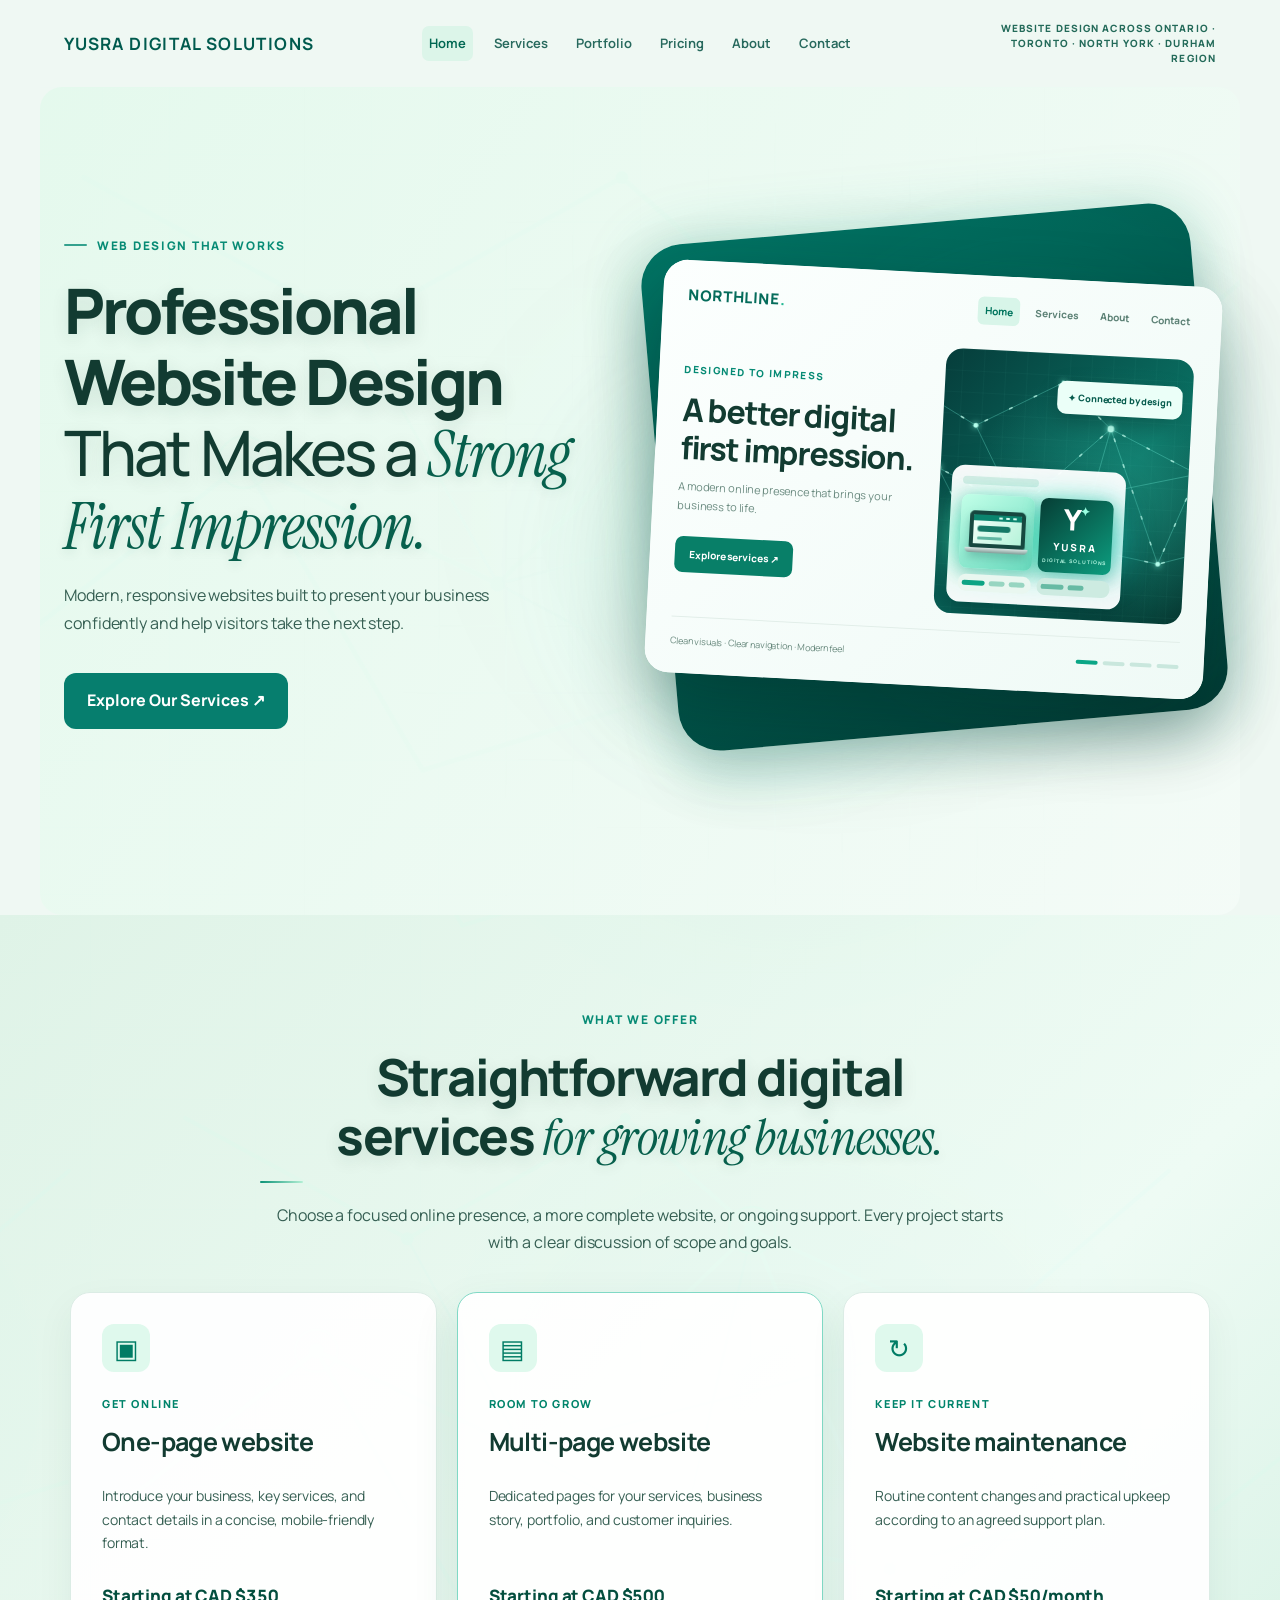
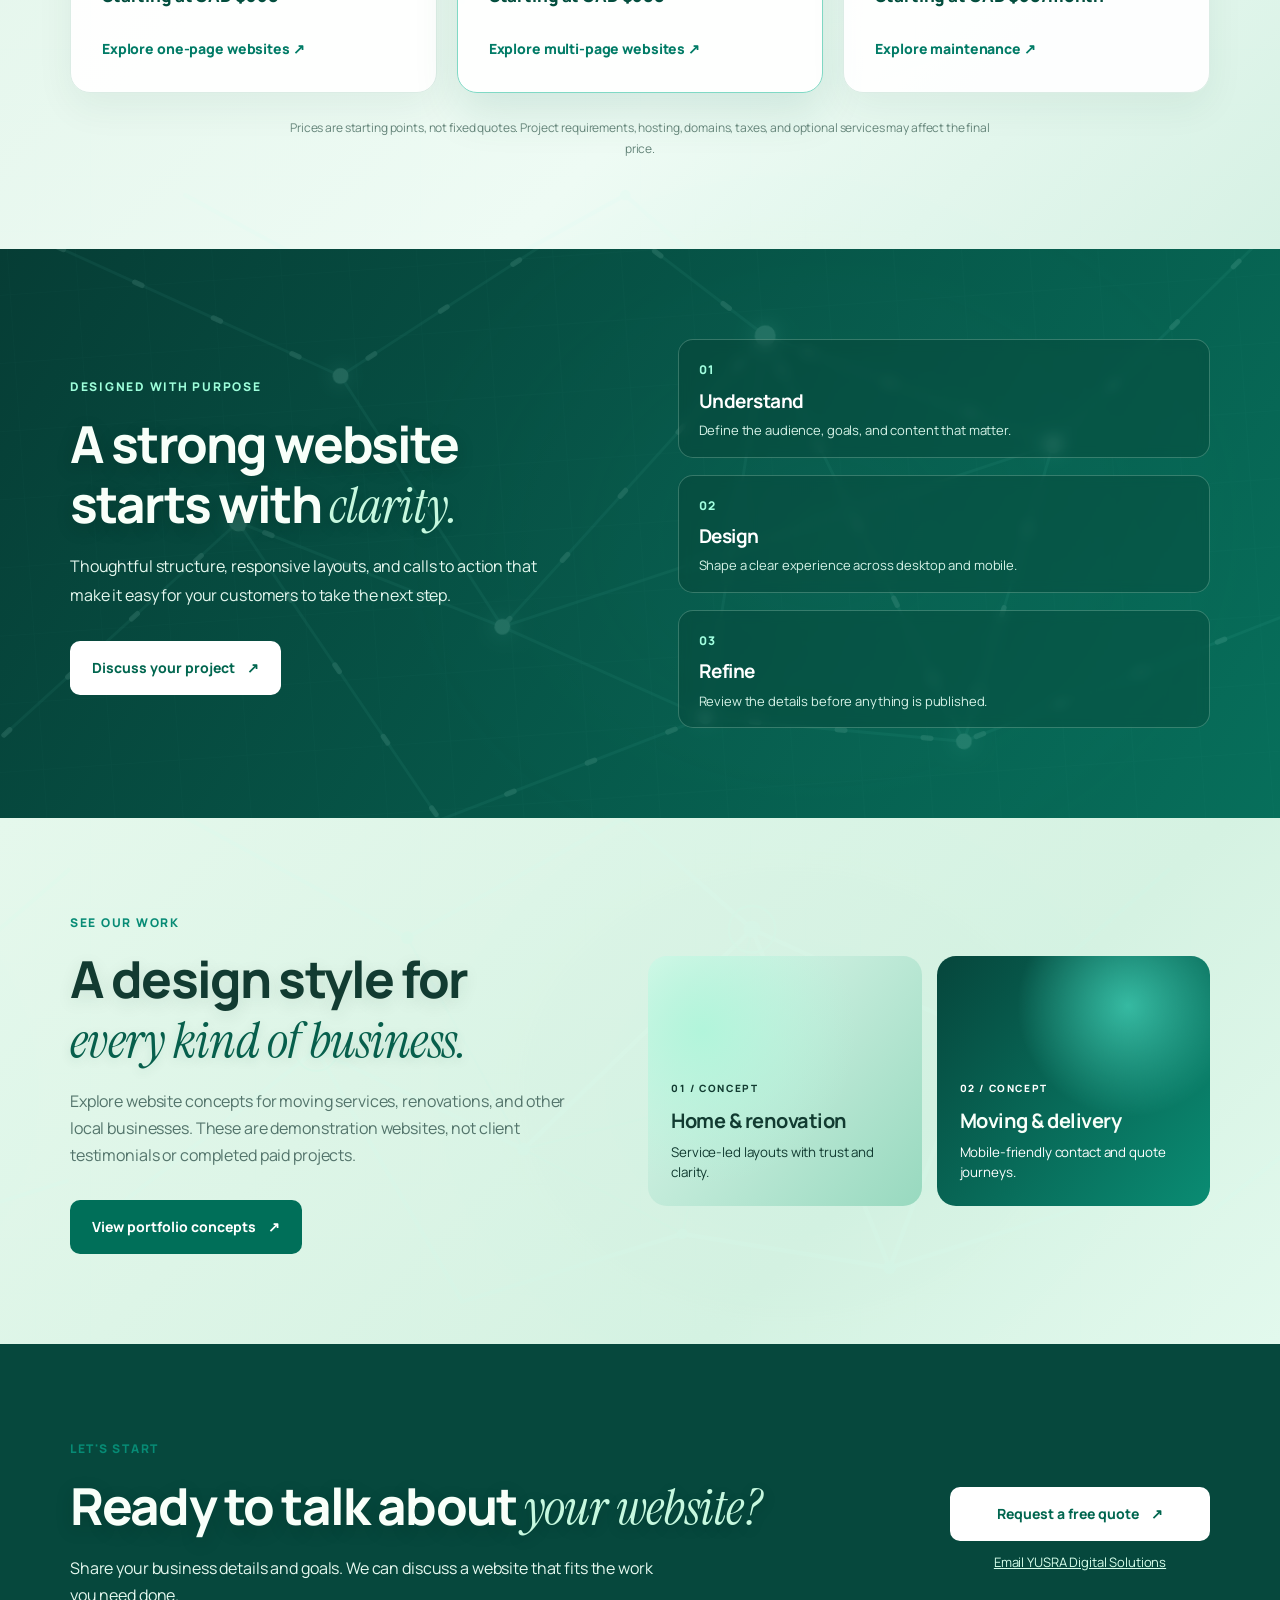
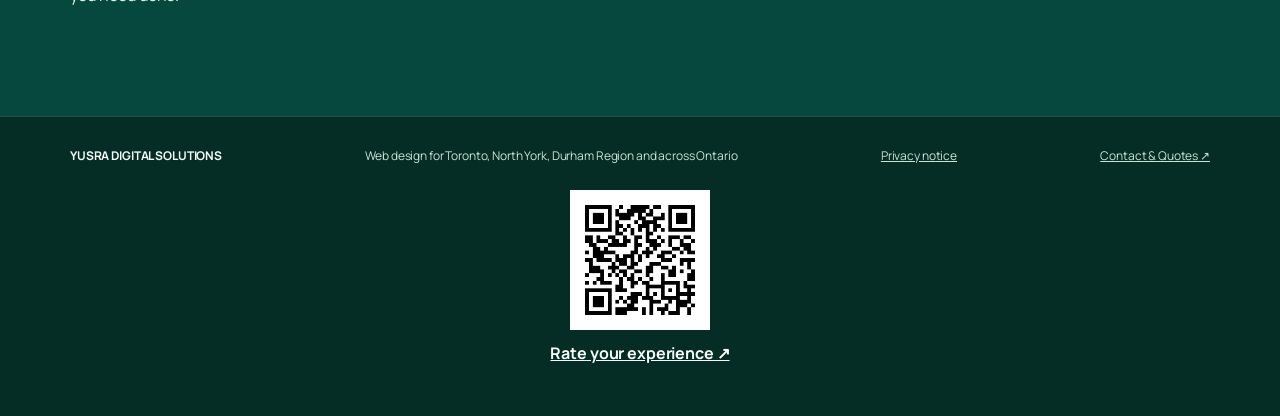
==== commit 62434ccc: "Link client ratings and verified QR code from homepage footer" ====
--- a/index.html
+++ b/index.html
@@ -169,7 +169,7 @@
 <section aria-labelledby="contact-heading" class="review-section final-cta" id="contact">
 <div class="section-container contact-layout"><div><span class="eyebrow">LET'S START</span><h2 id="contact-heading">Ready to talk about <em class="editorial-accent">your website?</em></h2><p>Share your business details and goals. We can discuss a website that fits the work you need done.</p></div><div class="contact-actions"><a class="button button-light" href="contact.html">Request a free quote <span aria-hidden="true">↗</span></a><a class="contact-mail" href="mailto:ahmadkerami143@gmail.com">Email YUSRA Digital Solutions</a></div></div>
 </section>
-</main><footer class="review-footer"><div class="section-container"><strong>YUSRA DIGITAL SOLUTIONS</strong><span>Web design for Toronto, North York, Durham Region and across Ontario</span><a href="privacy.html">Privacy notice</a><a href="contact.html">Contact &amp; Quotes ↗</a></div><p></p></footer><script>const data={home:['DESIGNED TO IMPRESS','A better digital first impression.','A modern online presence that brings your business to life.','Explore services ↗','✦ Responsive design','Clean visuals · Clear navigation · Modern feel'],services:['SERVICES','Everything your online presence needs.','Responsive websites, clean branding, and practical digital experiences.','See what we offer ↗','✦ Web + branding','Modern websites · Digital identity · Clear delivery'],about:['ABOUT','Thoughtful design, real-world purpose.','YUSRA builds approachable online experiences for growing businesses.','Get to know us ↗','✦ Built with care','Clarity · Usability · Attention to detail'],contact:['GET IN TOUCH','Your next project starts here.','Tell us what you are planning and we can discuss the right website approach.','Contact YUSRA ↗','✦ Start a conversation','Professional presentation · Easy next steps']};
+</main><footer class="review-footer"><div class="section-container"><strong>YUSRA DIGITAL SOLUTIONS</strong><span>Web design for Toronto, North York, Durham Region and across Ontario</span><a href="privacy.html">Privacy notice</a><a href="contact.html">Contact &amp; Quotes ↗</a></div><div style="padding:1.5rem;text-align:center"><a href="rate.html" style="display:inline-grid;justify-items:center;gap:.6rem;color:inherit"><img src="[data-uri]" width="140" height="140" alt="Scan to rate your project with YUSRA"><strong>Rate your experience ↗</strong></a></div></footer><script>const data={home:['DESIGNED TO IMPRESS','A better digital first impression.','A modern online presence that brings your business to life.','Explore services ↗','✦ Responsive design','Clean visuals · Clear navigation · Modern feel'],services:['SERVICES','Everything your online presence needs.','Responsive websites, clean branding, and practical digital experiences.','See what we offer ↗','✦ Web + branding','Modern websites · Digital identity · Clear delivery'],about:['ABOUT','Thoughtful design, real-world purpose.','YUSRA builds approachable online experiences for growing businesses.','Get to know us ↗','✦ Built with care','Clarity · Usability · Attention to detail'],contact:['GET IN TOUCH','Your next project starts here.','Tell us what you are planning and we can discuss the right website approach.','Contact YUSRA ↗','✦ Start a conversation','Professional presentation · Easy next steps']};
 function show(page){const d=data[page]||data.home; ['kicker','title','desc','action','chip','caption'].forEach((id,i)=>document.getElementById(id).textContent=d[i]);document.querySelectorAll('[data-page]').forEach(b=>{b.classList.toggle('active',b.dataset.page===page);b.setAttribute('aria-pressed',String(b.dataset.page===page))})}
 document.querySelectorAll('[data-page]').forEach(b=>b.addEventListener('click',()=>show(b.dataset.page)));
 document.getElementById('action').addEventListener('click',()=>show('services'));
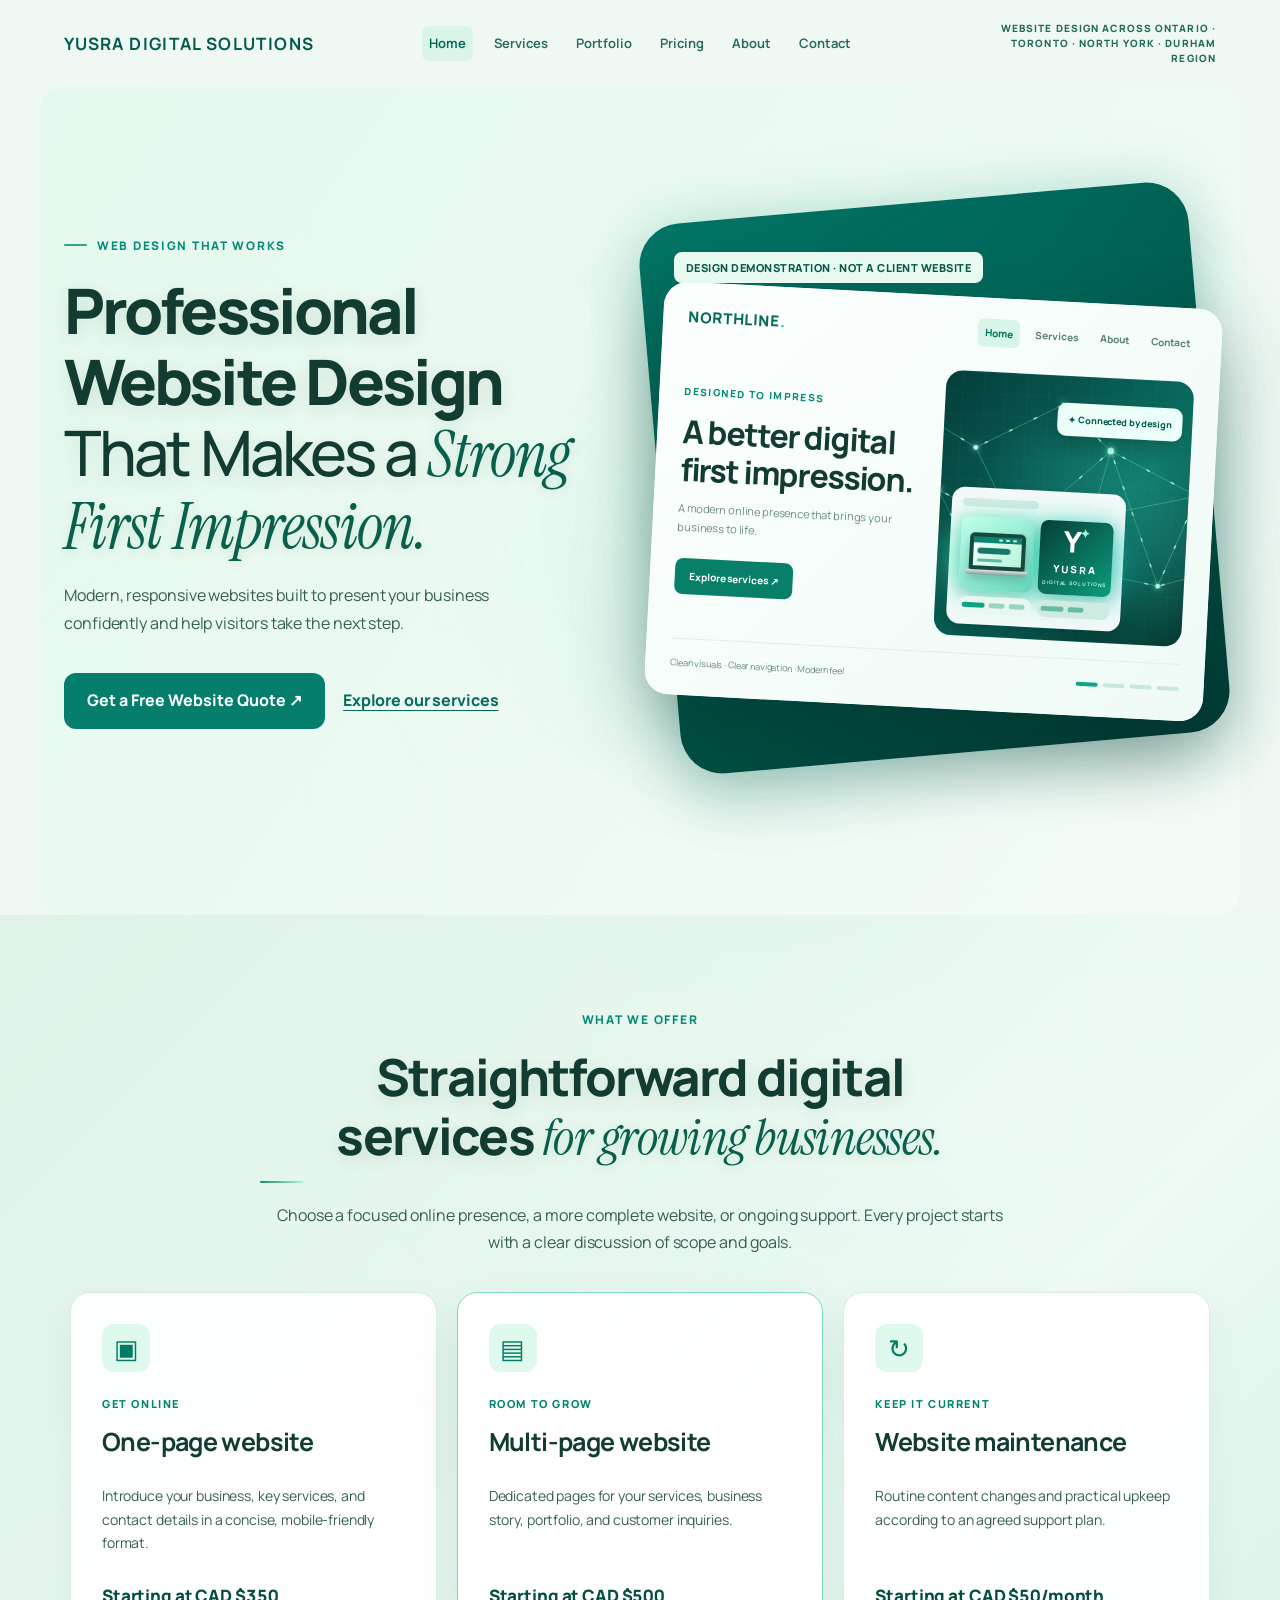
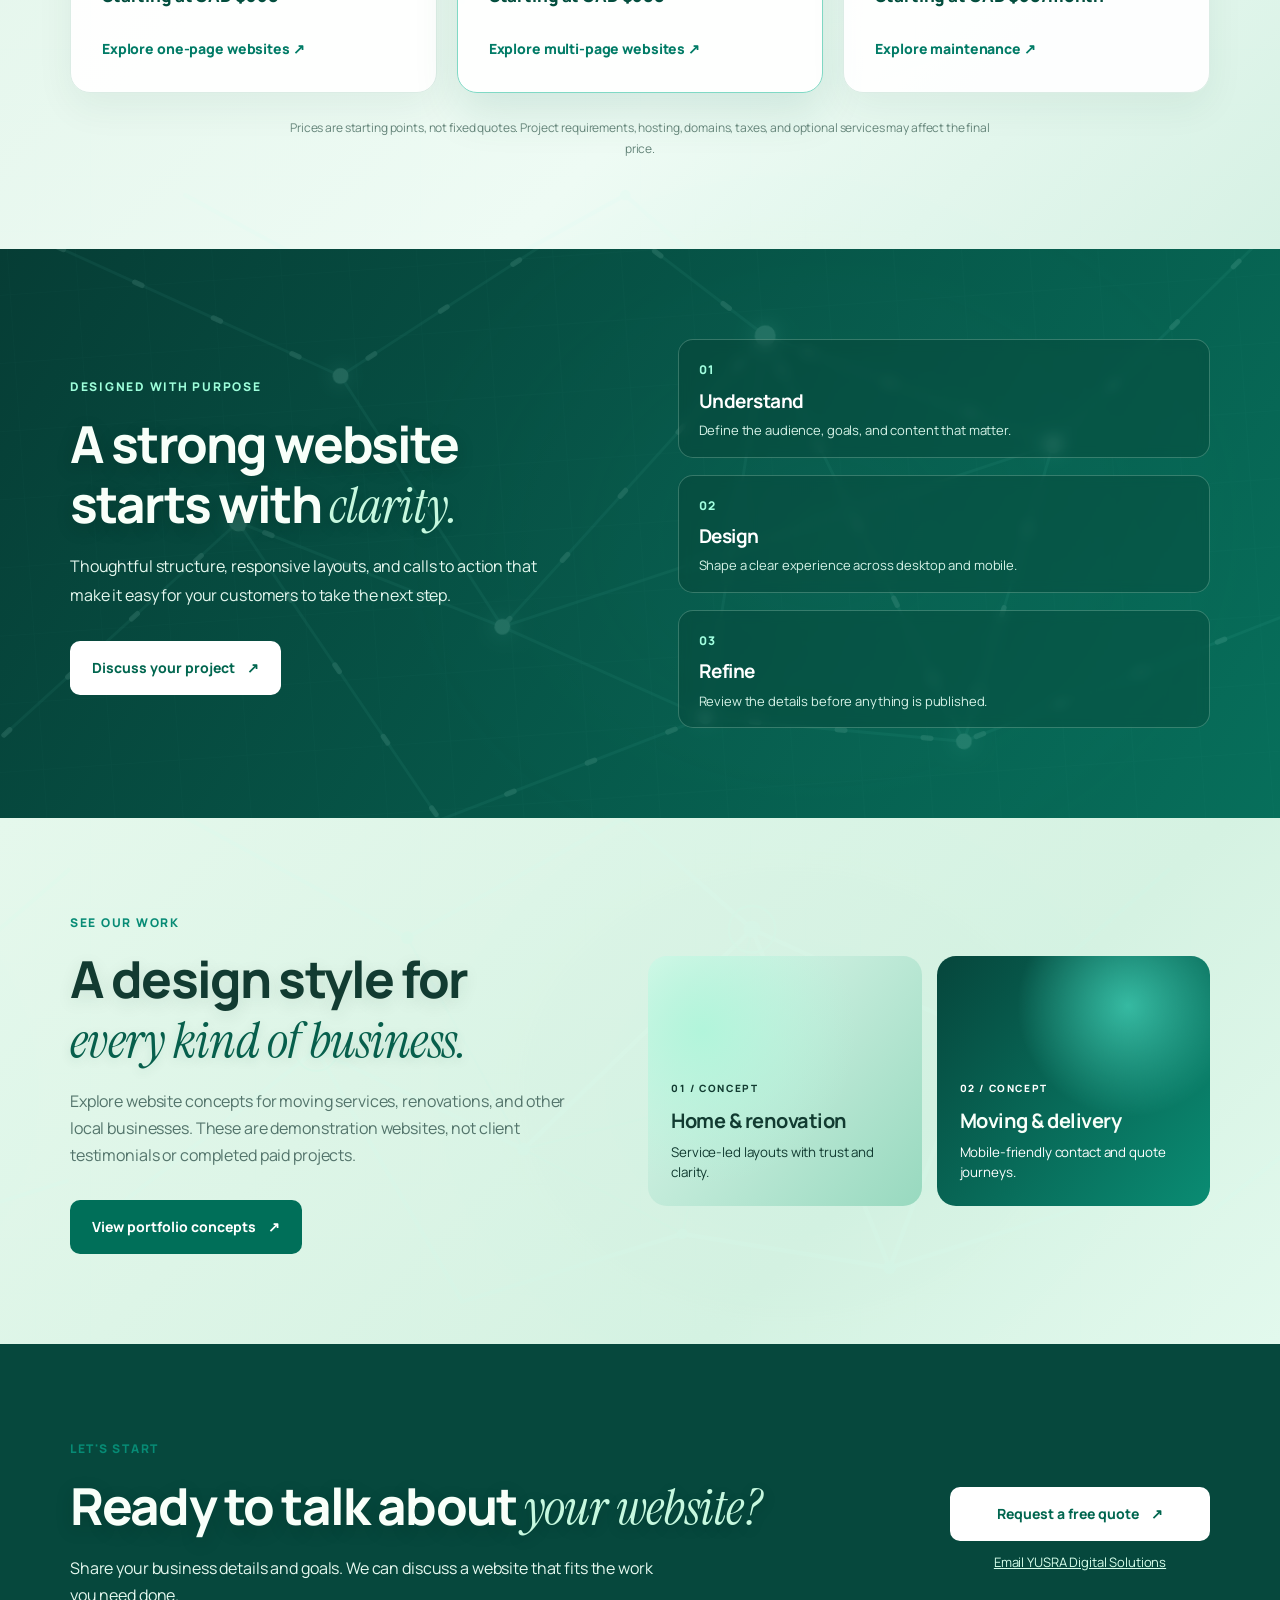
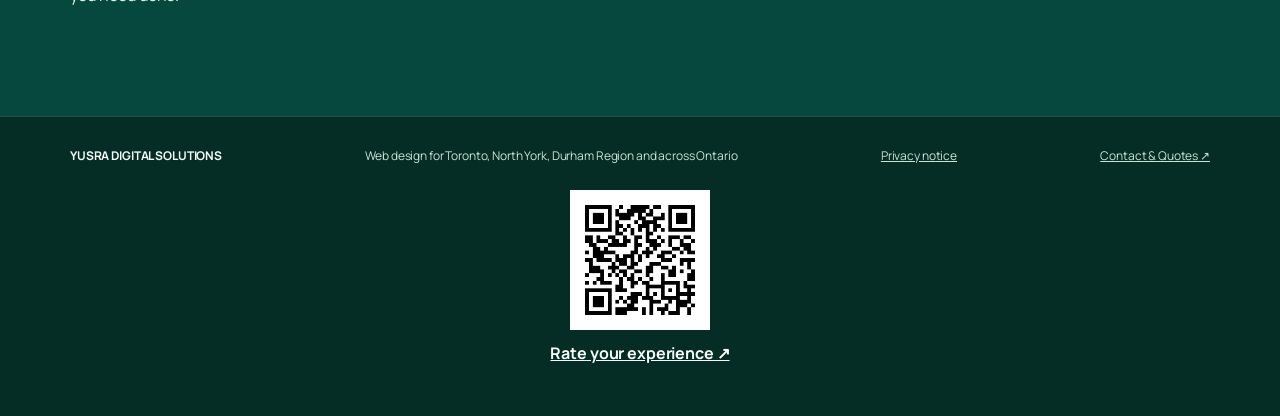
==== commit 37155b85: "Clarify demonstration and promote quote CTA" ====
--- a/index.html
+++ b/index.html
@@ -1,6 +1,6 @@
 <!DOCTYPE html>
 
-<html lang="en"><head><link href="https://fonts.googleapis.com" rel="preconnect"/><link crossorigin="" href="https://fonts.gstatic.com" rel="preconnect"/><link href="https://fonts.googleapis.com/css2?family=DM+Sans:wght@400;500;600;700;800&amp;family=Space+Grotesk:wght@400;500;600;700&amp;display=swap" rel="stylesheet"/><meta charset="utf-8"/><meta content="width=device-width,initial-scale=1" name="viewport"/><title>Professional Website Design Across Ontario | YUSRA Digital Solutions</title><style>
+<html lang="en"><head><link href="https://fonts.googleapis.com" rel="preconnect"/><link crossorigin="" href="https://fonts.gstatic.com" rel="preconnect"/><link href="https://fonts.googleapis.com/css2?family=DM+Sans:wght@400;500;600;700;800&amp;family=Space+Grotesk:wght@400;500;600;700&amp;display=swap" rel="stylesheet"/><meta charset="utf-8"/><meta content="width=device-width,initial-scale=1" name="viewport"/><title>Web Design in Durham Region & Toronto | YUSRA Digital Solutions</title><style>
 :root{--deep:#042f2a;--green:#078b75;--mint:#bdf6df;--ink:#103831}*{box-sizing:border-box}body{margin:0;background:#f5f8f6;color:var(--ink);font-family:Inter,ui-sans-serif,system-ui,-apple-system,Segoe UI,sans-serif}header{max-width:1180px;margin:auto;padding:21px 24px;display:flex;align-items:center;justify-content:space-between}header strong{letter-spacing:.08em;font-size:17px;color:#005a4e}header span{font-size:12px;color:#6a827b}.hero-layout{min-height:calc(100vh - 72px);display:grid;grid-template-columns:1fr 1.05fr;gap:25px;align-items:center;max-width:1180px;margin:auto;padding:48px 24px 90px}.eyebrow{color:var(--green);font-weight:800;letter-spacing:.15em;font-size:12px}.intro h1{font-size:clamp(36px,4.8vw,65px);line-height:1.09;letter-spacing:-.055em;margin:16px 0 22px;max-width:600px}.intro p{color:#55746b;line-height:1.8;max-width:470px;font-size:16px}.cta{background:#067e6e;color:white;border-radius:12px;padding:14px 23px;display:inline-block;margin-top:20px;text-decoration:none;font-weight:700}.note{display:block;margin-top:22px;color:#718980;font-size:12px}.stage{position:relative;isolation:isolate;padding:50px 3px 50px 15px;min-width:0}.stage:before{content:"";position:absolute;inset:0 6px 5px 20px;border-radius:42px;background:linear-gradient(155deg,#007565,#023c35);transform:rotate(-5deg);box-shadow:0 26px 55px #084f4135}.glow{position:absolute;z-index:0;width:280px;height:280px;right:-20px;top:5%;border-radius:100%;background:#43d9ad;filter:blur(90px);opacity:.3}.window{position:relative;z-index:1;background:#fff;border-radius:24px;overflow:hidden;box-shadow:0 30px 75px #001e1c4d;transform:rotate(3deg);transition:transform .5s ease}.window:hover{transform:rotate(0deg) translateY(-6px)}.topbar{height:43px;background:#f3f7f7;border-bottom:1px solid #e5eeeb;display:flex;align-items:center;justify-content:space-between;padding:0 17px}.dots{display:flex;gap:6px}.dots i{width:8px;height:8px;background:#b2d9cf;border-radius:50%}.topbar small{color:#76938a;font-size:10px}.mock{padding:21px 25px 25px;background:linear-gradient(135deg,#fcfffe,#effaf6)}.mocknav{display:flex;justify-content:space-between;align-items:center;gap:8px;margin-bottom:25px}.brand{font-weight:900;font-size:15px;color:#056c5b;letter-spacing:-.04em}.links{display:flex;gap:8px}.links button{background:none;border:0;color:#5d8276;font-size:10px;font-weight:750;cursor:pointer;padding:7px;border-radius:6px}.links button.active,.links button:hover{background:#d8f5e9;color:#00745d}.content{display:grid;grid-template-columns:1fr 1fr;gap:13px;align-items:center;min-height:245px}.micro{font-size:10px;color:#078b75;font-weight:850;letter-spacing:.14em}.copy h2{font-size:clamp(21px,2.5vw,35px);line-height:1.08;letter-spacing:-.05em;margin:11px 0}.copy p{font-size:11px;line-height:1.7;color:#6b8b80}.action{border:0;background:#087f68;color:white;font-size:10px;padding:11px 14px;border-radius:8px;margin-top:10px;font-weight:800;cursor:pointer}.art{position:relative;min-height:235px;border-radius:17px;overflow:hidden;background:radial-gradient(circle at 35% 30%,#aaf4d9,transparent 45%),linear-gradient(150deg,#0fbb96,#05584e);display:grid;place-items:center}.art:before,.art:after{content:"";position:absolute;border:1px solid #d8fff85c;border-radius:50%;width:220px;height:220px;animation:orbit 11s linear infinite}.art:after{width:150px;height:150px;animation-direction:reverse}.floating{z-index:1;width:78%;padding:11px;border-radius:13px;background:#fff;box-shadow:0 15px 30px #023b3455;animation:float 4s ease-in-out infinite}.floatbar{height:8px;width:50%;background:#d4ece5;border-radius:8px;margin-bottom:10px}.tiles{display:grid;grid-template-columns:1fr 1fr;gap:6px}.tiles b{display:block;background:linear-gradient(135deg,#c0f2dd,#6cd7bf);height:58px;border-radius:8px}.tiles b:nth-child(2){background:linear-gradient(135deg,#0d8975,#1dc8a3)}.tiles b:nth-child(3){height:18px;background:#e8f3ef}.tiles b:nth-child(4){height:18px;background:#cdebe1}.chip{position:absolute;right:4%;top:17%;z-index:2;background:#fff;color:#096657;padding:9px 11px;border-radius:9px;font-size:9px;font-weight:850;box-shadow:0 9px 25px #04483c35;animation:float 5s ease-in-out infinite reverse}.footerbar{border-top:1px solid #e2eee9;display:flex;justify-content:space-between;align-items:center;gap:6px;padding-top:16px;margin-top:17px}.footerbar span{font-size:9px;color:#67887c}.progress{display:flex;gap:5px}.progress i{width:22px;height:4px;border-radius:3px;background:#c9e7dd}.progress i.on{background:#0ba686}.smallprint{font-size:12px;text-align:center;color:#66857a;margin:16px 0 0}.screenreader{position:absolute;left:-9999px}@keyframes float{50%{transform:translateY(-9px)}}@keyframes orbit{to{transform:rotate(360deg)}}@media(max-width:850px){.hero-layout{grid-template-columns:1fr;padding-top:30px}.intro h1{font-size:44px}.stage{max-width:650px;width:100%;margin:auto}.content{min-height:215px}}@media(max-width:450px){header{padding:20px 14px}.hero-layout{padding:25px 14px 55px}.intro h1{font-size:37px}.stage{padding:25px 3px 30px}.mock{padding:15px}.content{gap:7px;min-height:180px}.art{min-height:170px}.copy h2{font-size:22px}.copy p{font-size:10px}.links{gap:0}.links button{font-size:9px;padding:5px}.brand{font-size:12px}.floating{width:88%}.tiles b{height:41px}.tiles b:nth-child(n+3){height:13px}}@media(prefers-reduced-motion:reduce){*,*:before,*:after{animation:none!important;transition:none!important}}
 
 /* The two formerly empty demo tiles now contain meaningful artwork. */
@@ -137,7 +137,12 @@
 .section-title h2,.emerald-copy h2,.portfolio-layout h2,.final-cta h2{font-family:var(--v15-display);font-weight:700;letter-spacing:-.045em;text-wrap:balance}
 @media(max-width:560px){.intro h1{font-size:clamp(2.25rem,8.5vw,3.6rem)!important}}
 
-</style><link href="assets/typography-v18.css" rel="stylesheet"/><meta content="Professional website design for businesses across Ontario, including Toronto, North York and Durham Region. Mobile-friendly sites, clear pricing and easy contact." name="description"/><meta content="index,follow" name="robots"/><meta content="#065b4b" name="theme-color"/><meta content="website" property="og:type"/><meta content="YUSRA Digital Solutions" property="og:site_name"/><meta content="Professional Website Design Across Ontario | YUSRA Digital Solutions" property="og:title"/><meta content="Professional website design for businesses across Ontario, including Toronto, North York and Durham Region. Mobile-friendly sites, clear pricing and easy contact." property="og:description"/><meta content="https://www.yusradigitalsolutions.ca/" property="og:url"/><link href="https://www.yusradigitalsolutions.ca/" rel="canonical"/><link href="favicon.svg" rel="icon" type="image/svg+xml"/><meta content="iW2JBrKEioHnUhpqhcLkf6cpmU9L_zcJbJJkE-sLpAA" name="google-site-verification"/><meta content="_Pc807UWmlaTxn0rJRSMlF62XzxDQozgQ8eq3YYesTk" name="google-site-verification"/><script type="application/ld+json">{"@context":"https://schema.org","@type":"ProfessionalService","name":"YUSRA Digital Solutions","url":"https://www.yusradigitalsolutions.ca/","telephone":"+1-416-508-9315","email":"ahmadkerami143@gmail.com","areaServed":[{"@type":"Place","name":"Toronto"},{"@type":"Place","name":"North York"},{"@type":"Place","name":"Durham Region"},{"@type":"Place","name":"Ontario"}],"description":"Responsive website design, maintenance and web services for small businesses across Ontario."}</script><link href="assets/yusra-production-v18.css" rel="stylesheet"/></head><body><header><strong>YUSRA DIGITAL SOLUTIONS</strong><nav aria-label="Main navigation" class="site-navigation"><a aria-current="page" href="index.html">Home</a><a href="services.html">Services</a><a href="portfolio.html">Portfolio</a><a href="pricing.html">Pricing</a><a href="about.html">About</a><a href="contact.html">Contact</a></nav><span>WEBSITE DESIGN ACROSS ONTARIO · TORONTO · NORTH YORK · DURHAM REGION</span></header><main id="main"><div class="hero-layout"><div class="intro"><span class="eyebrow v13-kicker">WEB DESIGN THAT WORKS</span><h1><span class="v13-headline-lead">Professional Website Design </span><span class="v13-headline-flow">That Makes a <em class="v13-headline-accent">Strong First Impression.</em></span></h1><p>Modern, responsive websites built to present your business confidently and help visitors take the next step.</p><a class="cta" href="#services">Explore Our Services ↗</a></div><section aria-label="Interactive animated website mockup" class="stage" id="preview"><div class="glow"></div><div class="window"><div class="mock"><nav class="mocknav"><div class="brand">NORTHLINE<span style="color:#22b792">.</span></div><div class="links"><button class="active" data-page="home">Home</button><button data-page="services">Services</button><button data-page="about">About</button><button data-page="contact">Contact</button></div></nav><div class="content"><div class="copy"><div class="micro" id="kicker">DESIGNED TO IMPRESS</div><h2 id="title">A better digital first impression.</h2><p id="desc">A modern online presence that brings your business to life.</p><button aria-label="Preview the sample website services" class="action" id="action">Explore services ↗</button></div><div class="art"><svg aria-hidden="true" class="network-art" preserveaspectratio="xMidYMid slice" viewbox="0 0 520 320" xmlns="http://www.w3.org/2000/svg"><defs><pattern height="26" id="microgrid" patternunits="userSpaceOnUse" width="26"><path d="M26 0H0V26" fill="none" stroke="#84efdb" stroke-opacity=".11" stroke-width=".7"></path></pattern><radialgradient id="halor"><stop stop-color="#36bfa8" stop-opacity=".32"></stop><stop offset="1" stop-color="#36bfa8" stop-opacity="0"></stop></radialgradient></defs><rect fill="url(#microgrid)" height="320" width="520"></rect><ellipse cx="330" cy="165" fill="url(#halor)" rx="185" ry="155"></ellipse><g class="network-lines" fill="none" stroke="#7afbe4" stroke-opacity=".32" stroke-width="1.1"><path d="M12 220 L107 145 L205 192 L313 88 L420 137 L510 60"></path><path d="M45 35 L150 92 L253 35 L313 88 L378 248 L509 207"></path><path d="M107 145 L176 264 L280 232 L378 248 L420 137"></path><path d="M205 192 L280 232 L313 88"></path><path d="M150 92 L205 192 L420 137"></path></g><g class="signal-lines" fill="none" stroke="#c4fff0" stroke-linecap="round" stroke-width="2"><path d="M12 220 L107 145 L205 192 L313 88 L420 137 L510 60"></path><path d="M45 35 L150 92 L253 35 L313 88 L378 248 L509 207"></path><path d="M107 145 L176 264 L280 232 L378 248 L420 137"></path></g><g class="network-nodes" fill="#b5ffed"><circle cx="107" cy="145" r="3.5"></circle><circle cx="205" cy="192" r="3"></circle><circle cx="313" cy="88" r="4"></circle><circle cx="420" cy="137" r="3.5"></circle><circle cx="150" cy="92" r="3"></circle><circle cx="378" cy="248" r="3"></circle><circle cx="280" cy="232" r="2.5"></circle><circle cx="253" cy="35" r="2.5"></circle></g><g class="node-halos" fill="none" stroke="#aaffea"><circle cx="313" cy="88" r="11"></circle><circle cx="420" cy="137" r="9"></circle><circle cx="107" cy="145" r="10"></circle></g></svg><div class="chip" id="chip">✦ Connected by design</div><div class="floating"><div class="floatbar"></div><div class="tiles"><div aria-label="Modern laptop displaying a website" class="tile laptop-tile"><div class="laptop"><div class="laptop-screen"><div class="laptop-nav"><span></span><span></span><span></span></div><div class="laptop-hero"><div class="laptop-title"></div><div class="laptop-subtitle"></div><div class="laptop-button"></div></div></div><div class="laptop-base"></div></div></div><div aria-label="YUSRA Digital Solutions branding" class="tile logo-tile"><div class="logo-emblem">Y<span>✦</span></div><div class="logo-name">YUSRA</div><div class="logo-subname">DIGITAL SOLUTIONS</div></div><div class="tile detail-tile"><span></span><span></span><span></span></div><div class="tile detail-tile second"><span></span><span></span></div></div></div></div></div><div class="footerbar"><span id="caption">Clean visuals · Clear navigation · Modern feel</span><div aria-hidden="true" class="progress"><i class="on"></i><i></i><i></i><i></i></div></div></div></div></section></div>
+/* Conversion and trust clarity: visually identify the concept, improve mobile tap areas. */
+.hero-cta-actions{display:flex;align-items:center;gap:18px;flex-wrap:wrap}
+.hero-secondary-link{display:inline-flex;align-items:center;min-height:44px;font-weight:750;color:#076c59;text-decoration:underline;text-underline-offset:4px;margin-top:20px}
+.demo-disclosure{position:relative;z-index:3;display:table;max-width:100%;margin:0 0 12px 20px;padding:8px 12px;border-radius:8px;background:#e8f9f1;color:#075a48;font-size:11px;font-weight:850;letter-spacing:.045em;line-height:1.4}
+@media(max-width:450px){.hero-cta-actions{gap:6px}.hero-cta-actions .cta{width:100%;text-align:center}.hero-secondary-link{margin-top:10px}.demo-disclosure{margin-left:0;font-size:10px}}
+</style><link href="assets/typography-v18.css" rel="stylesheet"/><meta content="Modern website design for small businesses in Durham Region, Toronto and across Ontario. Mobile-friendly websites, transparent starting prices and easy quotes." name="description"/><meta content="index,follow" name="robots"/><meta content="#065b4b" name="theme-color"/><meta content="website" property="og:type"/><meta content="YUSRA Digital Solutions" property="og:site_name"/><meta content="Web Design in Durham Region & Toronto | YUSRA Digital Solutions" property="og:title"/><meta content="Modern website design for small businesses in Durham Region, Toronto and across Ontario. Mobile-friendly websites, transparent starting prices and easy quotes." property="og:description"/><meta content="https://www.yusradigitalsolutions.ca/" property="og:url"/><link href="https://www.yusradigitalsolutions.ca/" rel="canonical"/><link href="favicon.svg" rel="icon" type="image/svg+xml"/><meta content="iW2JBrKEioHnUhpqhcLkf6cpmU9L_zcJbJJkE-sLpAA" name="google-site-verification"/><meta content="_Pc807UWmlaTxn0rJRSMlF62XzxDQozgQ8eq3YYesTk" name="google-site-verification"/><script type="application/ld+json">{"@context":"https://schema.org","@type":"ProfessionalService","name":"YUSRA Digital Solutions","url":"https://www.yusradigitalsolutions.ca/","telephone":"+1-416-508-9315","email":"info@yusradigitalsolutions.ca","areaServed":[{"@type":"Place","name":"Toronto"},{"@type":"Place","name":"North York"},{"@type":"Place","name":"Durham Region"},{"@type":"Place","name":"Ontario"}],"description":"Responsive website design, maintenance and web services for small businesses across Ontario."}</script><link href="assets/yusra-production-v18.css" rel="stylesheet"/></head><body><header><strong>YUSRA DIGITAL SOLUTIONS</strong><nav aria-label="Main navigation" class="site-navigation"><a aria-current="page" href="index.html">Home</a><a href="services.html">Services</a><a href="portfolio.html">Portfolio</a><a href="pricing.html">Pricing</a><a href="about.html">About</a><a href="contact.html">Contact</a></nav><span>WEBSITE DESIGN ACROSS ONTARIO · TORONTO · NORTH YORK · DURHAM REGION</span></header><main id="main"><div class="hero-layout"><div class="intro"><span class="eyebrow v13-kicker">WEB DESIGN THAT WORKS</span><h1><span class="v13-headline-lead">Professional Website Design </span><span class="v13-headline-flow">That Makes a <em class="v13-headline-accent">Strong First Impression.</em></span></h1><p>Modern, responsive websites built to present your business confidently and help visitors take the next step.</p><div class="hero-cta-actions"><a class="cta" href="contact.html">Get a Free Website Quote ↗</a><a class="hero-secondary-link" href="#services">Explore our services</a></div></div><section aria-label="Illustrative website design demonstration, not a client project" class="stage" id="preview"><p class="demo-disclosure">DESIGN DEMONSTRATION · NOT A CLIENT WEBSITE</p><div class="glow"></div><div class="window"><div class="mock"><nav class="mocknav"><div class="brand">NORTHLINE<span style="color:#22b792">.</span></div><div class="links"><button class="active" data-page="home">Home</button><button data-page="services">Services</button><button data-page="about">About</button><button data-page="contact">Contact</button></div></nav><div class="content"><div class="copy"><div class="micro" id="kicker">DESIGNED TO IMPRESS</div><h2 id="title">A better digital first impression.</h2><p id="desc">A modern online presence that brings your business to life.</p><button aria-label="Preview the sample website services" class="action" id="action">Explore services ↗</button></div><div class="art"><svg aria-hidden="true" class="network-art" preserveaspectratio="xMidYMid slice" viewbox="0 0 520 320" xmlns="http://www.w3.org/2000/svg"><defs><pattern height="26" id="microgrid" patternunits="userSpaceOnUse" width="26"><path d="M26 0H0V26" fill="none" stroke="#84efdb" stroke-opacity=".11" stroke-width=".7"></path></pattern><radialgradient id="halor"><stop stop-color="#36bfa8" stop-opacity=".32"></stop><stop offset="1" stop-color="#36bfa8" stop-opacity="0"></stop></radialgradient></defs><rect fill="url(#microgrid)" height="320" width="520"></rect><ellipse cx="330" cy="165" fill="url(#halor)" rx="185" ry="155"></ellipse><g class="network-lines" fill="none" stroke="#7afbe4" stroke-opacity=".32" stroke-width="1.1"><path d="M12 220 L107 145 L205 192 L313 88 L420 137 L510 60"></path><path d="M45 35 L150 92 L253 35 L313 88 L378 248 L509 207"></path><path d="M107 145 L176 264 L280 232 L378 248 L420 137"></path><path d="M205 192 L280 232 L313 88"></path><path d="M150 92 L205 192 L420 137"></path></g><g class="signal-lines" fill="none" stroke="#c4fff0" stroke-linecap="round" stroke-width="2"><path d="M12 220 L107 145 L205 192 L313 88 L420 137 L510 60"></path><path d="M45 35 L150 92 L253 35 L313 88 L378 248 L509 207"></path><path d="M107 145 L176 264 L280 232 L378 248 L420 137"></path></g><g class="network-nodes" fill="#b5ffed"><circle cx="107" cy="145" r="3.5"></circle><circle cx="205" cy="192" r="3"></circle><circle cx="313" cy="88" r="4"></circle><circle cx="420" cy="137" r="3.5"></circle><circle cx="150" cy="92" r="3"></circle><circle cx="378" cy="248" r="3"></circle><circle cx="280" cy="232" r="2.5"></circle><circle cx="253" cy="35" r="2.5"></circle></g><g class="node-halos" fill="none" stroke="#aaffea"><circle cx="313" cy="88" r="11"></circle><circle cx="420" cy="137" r="9"></circle><circle cx="107" cy="145" r="10"></circle></g></svg><div class="chip" id="chip">✦ Connected by design</div><div class="floating"><div class="floatbar"></div><div class="tiles"><div aria-label="Modern laptop displaying a website" class="tile laptop-tile"><div class="laptop"><div class="laptop-screen"><div class="laptop-nav"><span></span><span></span><span></span></div><div class="laptop-hero"><div class="laptop-title"></div><div class="laptop-subtitle"></div><div class="laptop-button"></div></div></div><div class="laptop-base"></div></div></div><div aria-label="YUSRA Digital Solutions branding" class="tile logo-tile"><div class="logo-emblem">Y<span>✦</span></div><div class="logo-name">YUSRA</div><div class="logo-subname">DIGITAL SOLUTIONS</div></div><div class="tile detail-tile"><span></span><span></span><span></span></div><div class="tile detail-tile second"><span></span><span></span></div></div></div></div></div><div class="footerbar"><span id="caption">Clean visuals · Clear navigation · Modern feel</span><div aria-hidden="true" class="progress"><i class="on"></i><i></i><i></i><i></i></div></div></div></div></section></div>
 <section aria-labelledby="services-heading" class="review-section services-section" id="services">
 <div class="section-container">
 <div class="section-title"><span class="eyebrow">WHAT WE OFFER</span><h2 id="services-heading">Straightforward digital services <em class="editorial-accent">for growing businesses.</em></h2><p>Choose a focused online presence, a more complete website, or ongoing support. Every project starts with a clear discussion of scope and goals.</p></div>
@@ -167,7 +172,7 @@
 </div>
 </section>
 <section aria-labelledby="contact-heading" class="review-section final-cta" id="contact">
-<div class="section-container contact-layout"><div><span class="eyebrow">LET'S START</span><h2 id="contact-heading">Ready to talk about <em class="editorial-accent">your website?</em></h2><p>Share your business details and goals. We can discuss a website that fits the work you need done.</p></div><div class="contact-actions"><a class="button button-light" href="contact.html">Request a free quote <span aria-hidden="true">↗</span></a><a class="contact-mail" href="mailto:ahmadkerami143@gmail.com">Email YUSRA Digital Solutions</a></div></div>
+<div class="section-container contact-layout"><div><span class="eyebrow">LET'S START</span><h2 id="contact-heading">Ready to talk about <em class="editorial-accent">your website?</em></h2><p>Share your business details and goals. We can discuss a website that fits the work you need done.</p></div><div class="contact-actions"><a class="button button-light" href="contact.html">Request a free quote <span aria-hidden="true">↗</span></a><a class="contact-mail" href="mailto:info@yusradigitalsolutions.ca">Email YUSRA Digital Solutions</a></div></div>
 </section>
 </main><footer class="review-footer"><div class="section-container"><strong>YUSRA DIGITAL SOLUTIONS</strong><span>Web design for Toronto, North York, Durham Region and across Ontario</span><a href="privacy.html">Privacy notice</a><a href="contact.html">Contact &amp; Quotes ↗</a></div><div style="padding:1.5rem;text-align:center"><a href="rate.html" style="display:inline-grid;justify-items:center;gap:.6rem;color:inherit"><img src="[data-uri]" width="140" height="140" alt="Scan to rate your project with YUSRA"><strong>Rate your experience ↗</strong></a></div></footer><script>const data={home:['DESIGNED TO IMPRESS','A better digital first impression.','A modern online presence that brings your business to life.','Explore services ↗','✦ Responsive design','Clean visuals · Clear navigation · Modern feel'],services:['SERVICES','Everything your online presence needs.','Responsive websites, clean branding, and practical digital experiences.','See what we offer ↗','✦ Web + branding','Modern websites · Digital identity · Clear delivery'],about:['ABOUT','Thoughtful design, real-world purpose.','YUSRA builds approachable online experiences for growing businesses.','Get to know us ↗','✦ Built with care','Clarity · Usability · Attention to detail'],contact:['GET IN TOUCH','Your next project starts here.','Tell us what you are planning and we can discuss the right website approach.','Contact YUSRA ↗','✦ Start a conversation','Professional presentation · Easy next steps']};
 function show(page){const d=data[page]||data.home; ['kicker','title','desc','action','chip','caption'].forEach((id,i)=>document.getElementById(id).textContent=d[i]);document.querySelectorAll('[data-page]').forEach(b=>{b.classList.toggle('active',b.dataset.page===page);b.setAttribute('aria-pressed',String(b.dataset.page===page))})}
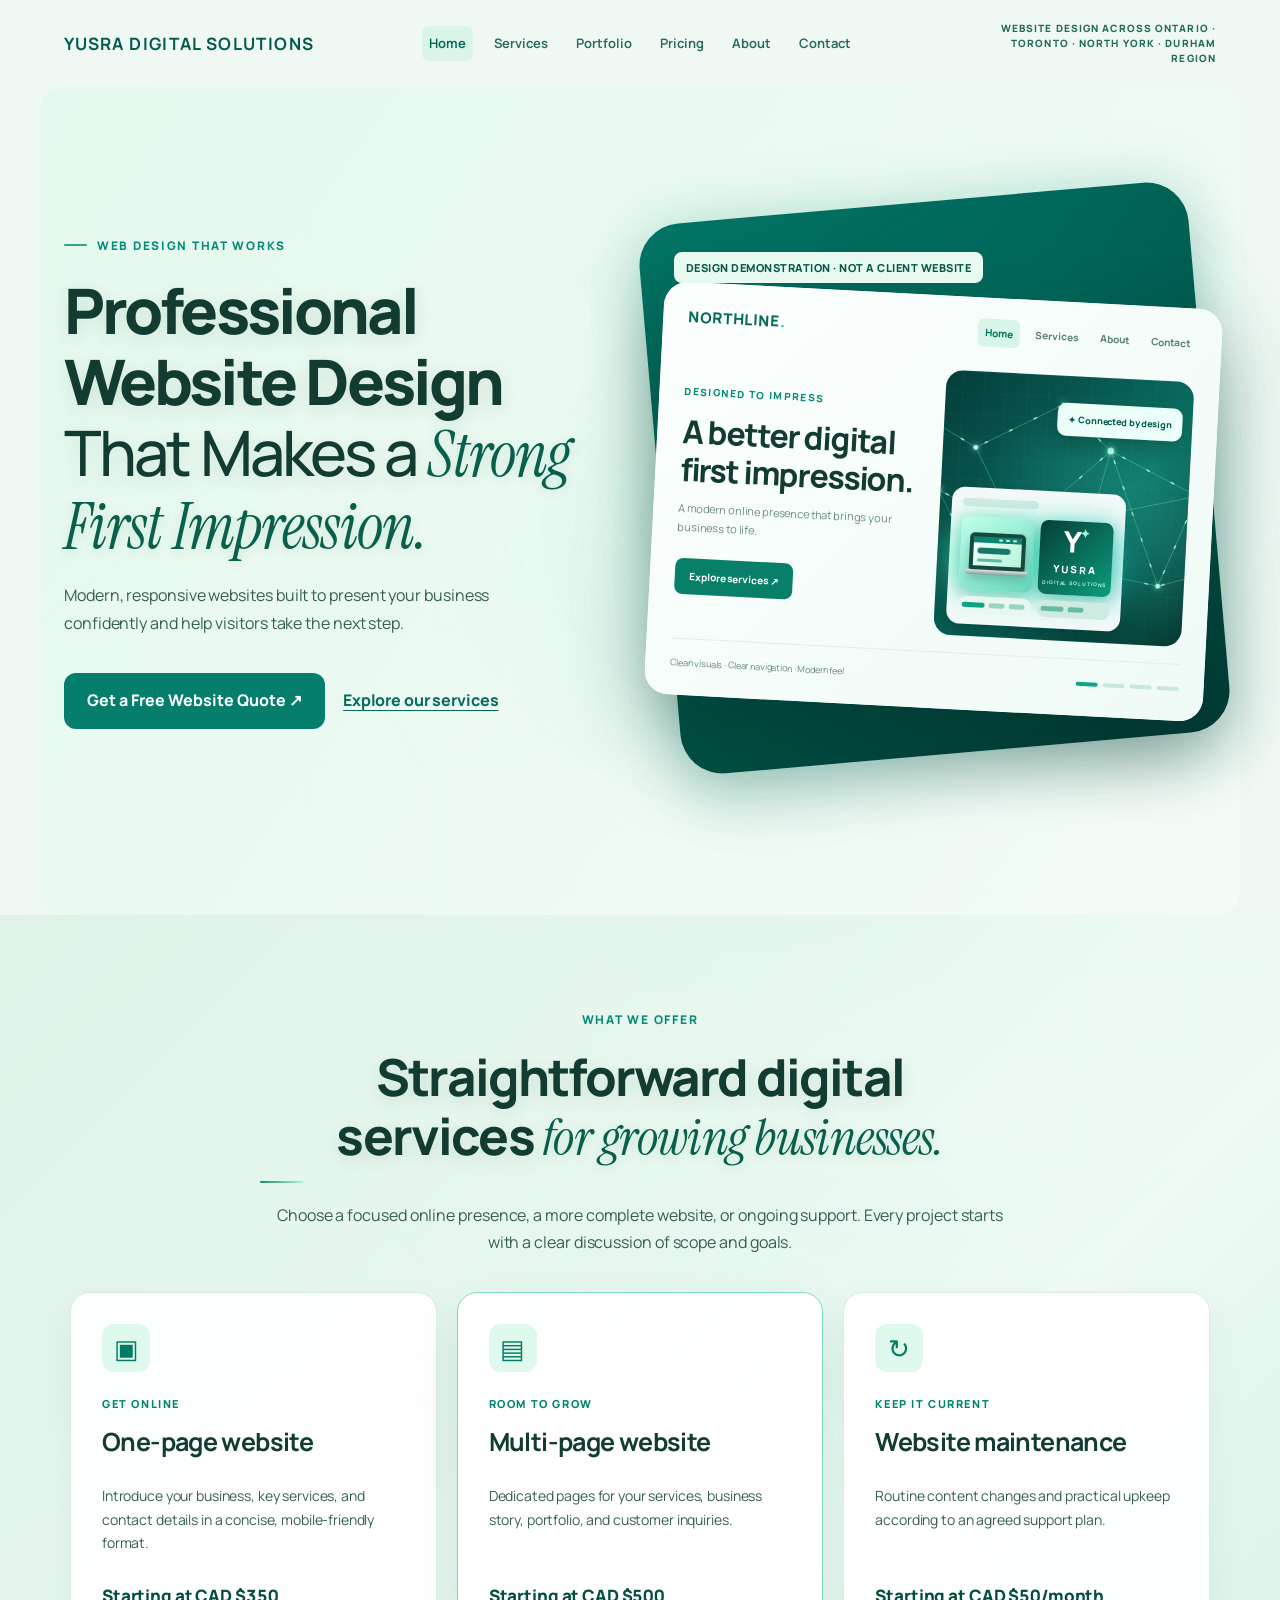
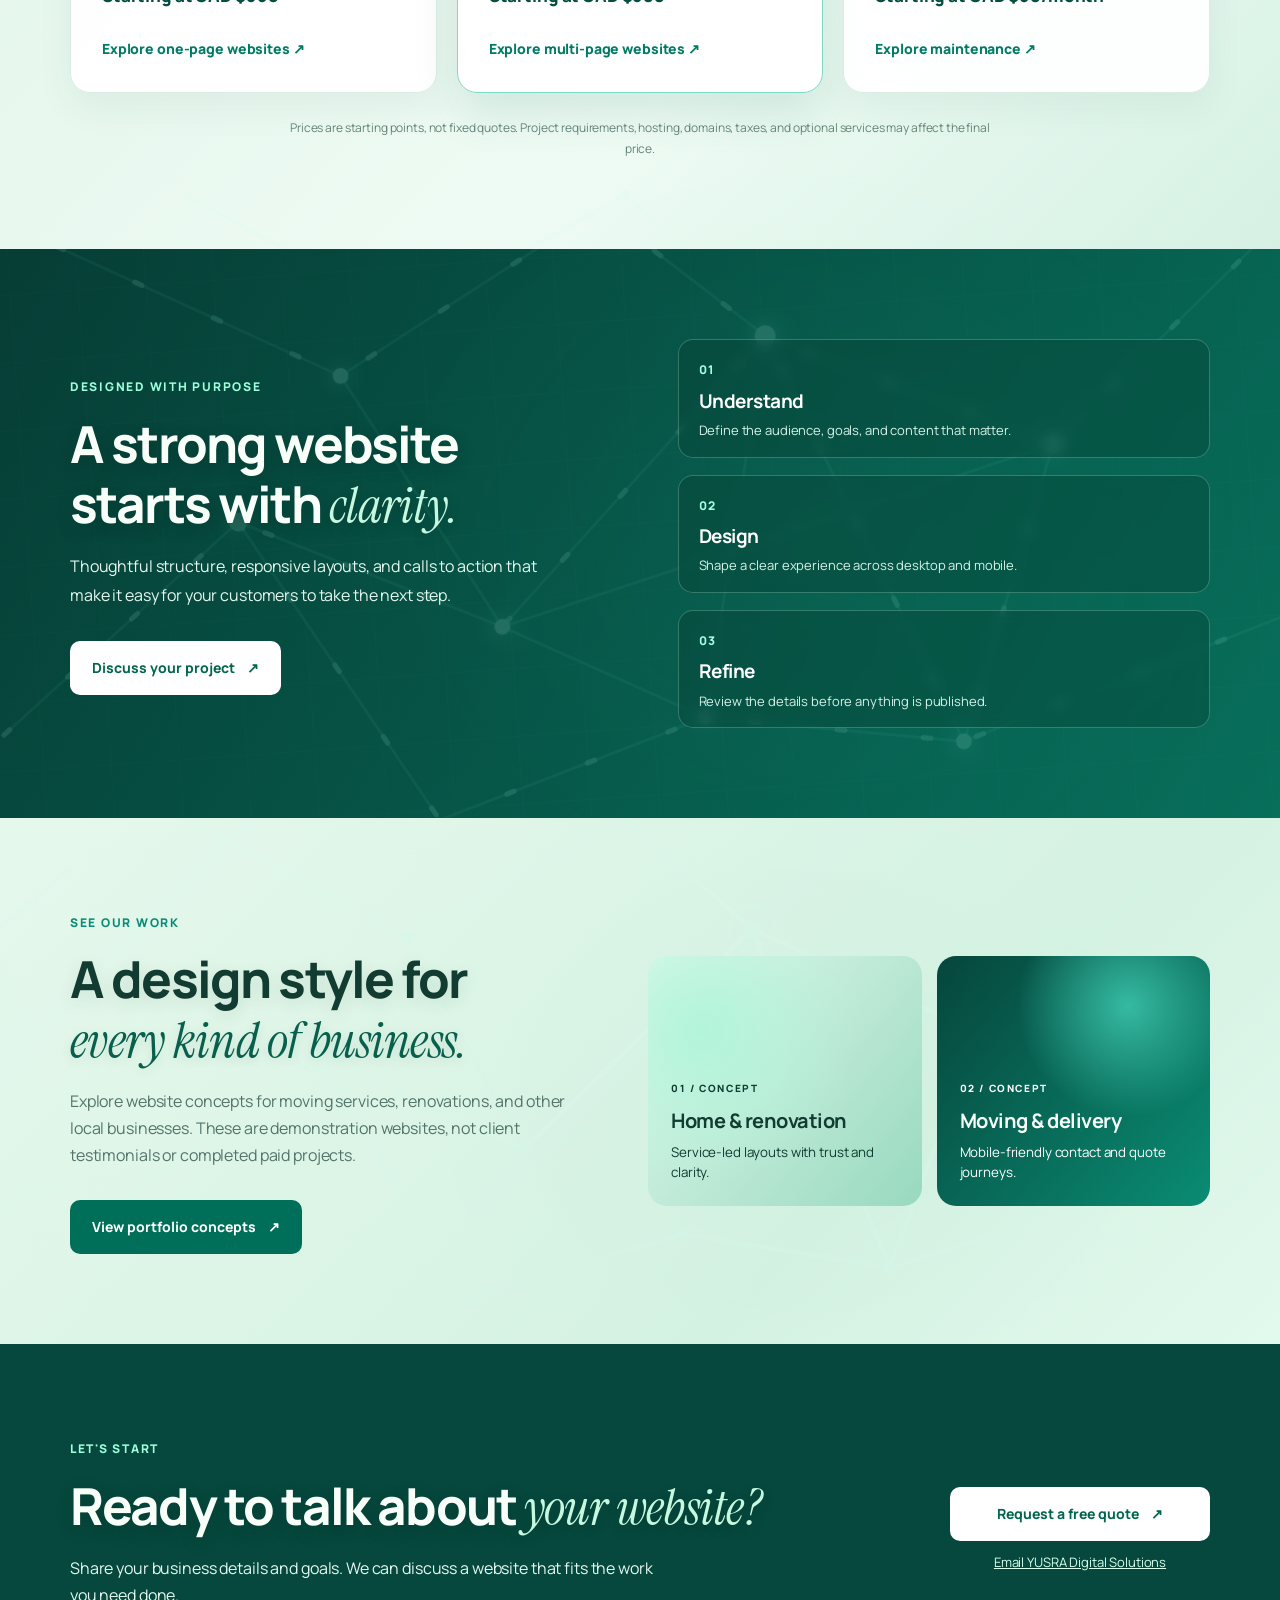
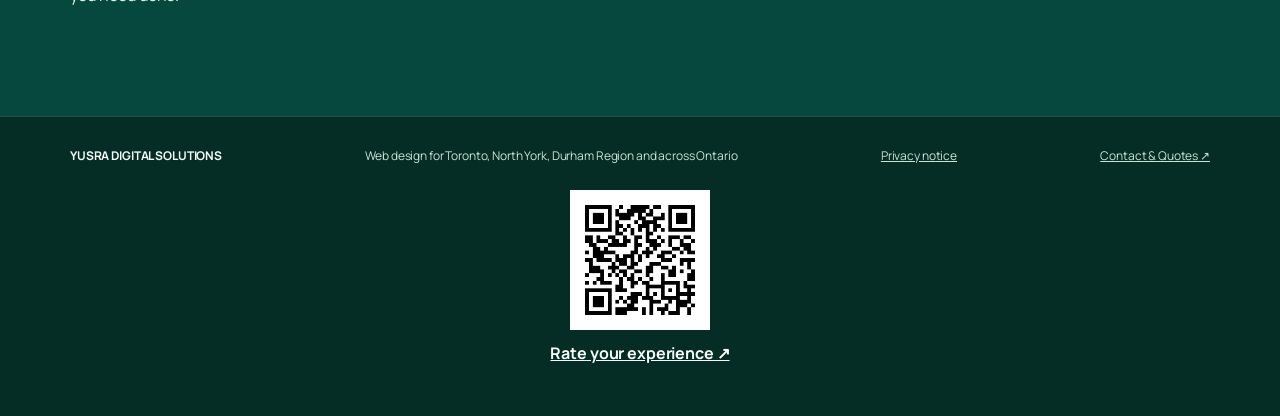
==== commit 4cea1291: "Improve contact section eyebrow text contrast" ====
--- a/index.html
+++ b/index.html
@@ -70,7 +70,7 @@
 .services-section{background:#f0f7f4}.service-grid{display:grid;grid-template-columns:repeat(3,minmax(0,1fr));gap:20px}.service-card{display:flex;flex-direction:column;min-width:0;background:#fff;border:1px solid #dbece5;border-radius:20px;padding:31px;box-shadow:0 15px 38px rgba(5,65,49,.06)}.service-card.featured{border-color:#80d9c5;box-shadow:0 20px 45px rgba(1,99,75,.12)}.service-icon{width:48px;height:48px;border-radius:12px;display:grid;place-items:center;font-size:26px;background:#dff9ed;color:#007c65}.service-tag{font-size:11px;font-weight:800;letter-spacing:.16em;text-transform:uppercase;color:#00846b;margin-top:23px}.service-card h3{font-size:25px;letter-spacing:-.04em;line-height:1.18;margin:12px 0}.service-card p{color:#5d7d73;line-height:1.7;font-size:14px}.service-card .service-price{margin-top:auto;padding-top:13px;color:#007e68;font-size:17px;font-weight:850}.service-link{font-size:14px;font-weight:800;color:#007b66;text-decoration:none;margin-top:9px}.service-link:hover{text-decoration:underline}.disclaimer{text-align:center;font-size:12px;color:#648479;margin:25px auto 0;max-width:710px}
 .emerald-section{background:linear-gradient(122deg,#063d35,#076f5b);color:#fff;position:relative;overflow:hidden;isolation:isolate}.emerald-inner{position:relative;display:grid;grid-template-columns:1fr 1fr;gap:75px;align-items:center;min-height:350px}.emerald-art{position:absolute;inset:-135px -110px;opacity:.16;z-index:-1;pointer-events:none;transform:rotate(-4deg)}.emerald-art svg{width:100%;height:100%;object-fit:cover}.emerald-copy .eyebrow{color:#9effdb}.emerald-copy h2{max-width:650px}.emerald-copy p{color:#d4f6e9;line-height:1.8;max-width:500px}.emerald-features{display:grid;gap:17px}.emerald-features>div{border:1px solid rgba(208,255,235,.24);border-radius:15px;padding:15px 20px;background:rgba(4,50,40,.28);backdrop-filter:blur(6px)}.emerald-features span{color:#a2ffe0;font-size:12px;font-weight:800;letter-spacing:.1em}.emerald-features h3{font-size:19px;margin:6px 0}.emerald-features p{font-size:13px;color:#d6f3e8;margin:0}.button{display:inline-flex;align-items:center;justify-content:center;gap:12px;text-align:center;padding:15px 22px;border-radius:10px;font-size:14px;font-weight:800;text-decoration:none;margin-top:15px}.button-light{background:#fff;color:#00664f}.button-dark{background:#006f59;color:#fff}
 .portfolio-section{background:white}.portfolio-layout{display:grid;grid-template-columns:.95fr 1.05fr;gap:70px;align-items:center}.project-tiles{display:grid;grid-template-columns:1fr 1fr;gap:15px}.project-tile{display:flex;min-height:250px;flex-direction:column;justify-content:end;border-radius:19px;padding:23px;background:radial-gradient(circle at 20% 30%,#b2f5db,transparent 55%),linear-gradient(130deg,#e3f9ee,#98d9bf)}.project-tile.dark{background:radial-gradient(circle at 70% 20%,#36baa2,transparent 40%),linear-gradient(130deg,#06463c,#0a8c73);color:#fff}.project-tile span{font-size:10px;letter-spacing:.16em;font-weight:800}.project-tile strong{font-size:20px;letter-spacing:-.02em;margin:10px 0}.project-tile small{line-height:1.5}
-.final-cta{background:#06483d;color:#fff}.contact-layout{display:flex;justify-content:space-between;align-items:center;gap:40px}.contact-layout p{color:#d4eee3;max-width:600px}.contact-actions{display:flex;flex-direction:column;align-items:center;gap:10px;min-width:260px}.contact-actions .button{margin:0;width:100%}.contact-mail{color:#d7ffec;font-size:13px}
+.final-cta{background:#06483d;color:#fff}.final-cta .eyebrow{color:#9effdb}.contact-layout{display:flex;justify-content:space-between;align-items:center;gap:40px}.contact-layout p{color:#d4eee3;max-width:600px}.contact-actions{display:flex;flex-direction:column;align-items:center;gap:10px;min-width:260px}.contact-actions .button{margin:0;width:100%}.contact-mail{color:#d7ffec;font-size:13px}
 .review-footer{background:#052d26;color:#f5fff7;padding:29px 0 25px}.review-footer .section-container{display:flex;align-items:center;justify-content:space-between;flex-wrap:wrap;gap:18px;font-size:12px}.review-footer span{color:#c4e6d8}.review-footer a{color:#c4e6d8}.review-footer p{font-size:11px;color:#accfc1;text-align:center;margin:18px 10px 0}
 @media(max-width:950px){.site-navigation{gap:10px}.site-navigation a{font-size:11px}.hero-layout{gap:28px}.service-card{padding:22px}.emerald-inner,.portfolio-layout{gap:30px}}
 @media(max-width:850px){header{flex-direction:column;gap:14px}.service-grid{grid-template-columns:1fr}.service-card{max-width:none}.emerald-inner,.portfolio-layout{grid-template-columns:1fr}.contact-layout{flex-direction:column;align-items:flex-start}.contact-actions{align-items:stretch}}
@@ -142,7 +142,7 @@
 .hero-secondary-link{display:inline-flex;align-items:center;min-height:44px;font-weight:750;color:#076c59;text-decoration:underline;text-underline-offset:4px;margin-top:20px}
 .demo-disclosure{position:relative;z-index:3;display:table;max-width:100%;margin:0 0 12px 20px;padding:8px 12px;border-radius:8px;background:#e8f9f1;color:#075a48;font-size:11px;font-weight:850;letter-spacing:.045em;line-height:1.4}
 @media(max-width:450px){.hero-cta-actions{gap:6px}.hero-cta-actions .cta{width:100%;text-align:center}.hero-secondary-link{margin-top:10px}.demo-disclosure{margin-left:0;font-size:10px}}
-</style><link href="assets/typography-v18.css" rel="stylesheet"/><meta content="Modern website design for small businesses in Durham Region, Toronto and across Ontario. Mobile-friendly websites, transparent starting prices and easy quotes." name="description"/><meta content="index,follow" name="robots"/><meta content="#065b4b" name="theme-color"/><meta content="website" property="og:type"/><meta content="YUSRA Digital Solutions" property="og:site_name"/><meta content="Web Design in Durham Region & Toronto | YUSRA Digital Solutions" property="og:title"/><meta content="Modern website design for small businesses in Durham Region, Toronto and across Ontario. Mobile-friendly websites, transparent starting prices and easy quotes." property="og:description"/><meta content="https://www.yusradigitalsolutions.ca/" property="og:url"/><link href="https://www.yusradigitalsolutions.ca/" rel="canonical"/><link href="favicon.svg" rel="icon" type="image/svg+xml"/><meta content="iW2JBrKEioHnUhpqhcLkf6cpmU9L_zcJbJJkE-sLpAA" name="google-site-verification"/><meta content="_Pc807UWmlaTxn0rJRSMlF62XzxDQozgQ8eq3YYesTk" name="google-site-verification"/><script type="application/ld+json">{"@context":"https://schema.org","@type":"ProfessionalService","name":"YUSRA Digital Solutions","url":"https://www.yusradigitalsolutions.ca/","telephone":"+1-416-508-9315","email":"info@yusradigitalsolutions.ca","areaServed":[{"@type":"Place","name":"Toronto"},{"@type":"Place","name":"North York"},{"@type":"Place","name":"Durham Region"},{"@type":"Place","name":"Ontario"}],"description":"Responsive website design, maintenance and web services for small businesses across Ontario."}</script><link href="assets/yusra-production-v18.css" rel="stylesheet"/></head><body><header><strong>YUSRA DIGITAL SOLUTIONS</strong><nav aria-label="Main navigation" class="site-navigation"><a aria-current="page" href="index.html">Home</a><a href="services.html">Services</a><a href="portfolio.html">Portfolio</a><a href="pricing.html">Pricing</a><a href="about.html">About</a><a href="contact.html">Contact</a></nav><span>WEBSITE DESIGN ACROSS ONTARIO · TORONTO · NORTH YORK · DURHAM REGION</span></header><main id="main"><div class="hero-layout"><div class="intro"><span class="eyebrow v13-kicker">WEB DESIGN THAT WORKS</span><h1><span class="v13-headline-lead">Professional Website Design </span><span class="v13-headline-flow">That Makes a <em class="v13-headline-accent">Strong First Impression.</em></span></h1><p>Modern, responsive websites built to present your business confidently and help visitors take the next step.</p><div class="hero-cta-actions"><a class="cta" href="contact.html">Get a Free Website Quote ↗</a><a class="hero-secondary-link" href="#services">Explore our services</a></div></div><section aria-label="Illustrative website design demonstration, not a client project" class="stage" id="preview"><p class="demo-disclosure">DESIGN DEMONSTRATION · NOT A CLIENT WEBSITE</p><div class="glow"></div><div class="window"><div class="mock"><nav class="mocknav"><div class="brand">NORTHLINE<span style="color:#22b792">.</span></div><div class="links"><button class="active" data-page="home">Home</button><button data-page="services">Services</button><button data-page="about">About</button><button data-page="contact">Contact</button></div></nav><div class="content"><div class="copy"><div class="micro" id="kicker">DESIGNED TO IMPRESS</div><h2 id="title">A better digital first impression.</h2><p id="desc">A modern online presence that brings your business to life.</p><button aria-label="Preview the sample website services" class="action" id="action">Explore services ↗</button></div><div class="art"><svg aria-hidden="true" class="network-art" preserveaspectratio="xMidYMid slice" viewbox="0 0 520 320" xmlns="http://www.w3.org/2000/svg"><defs><pattern height="26" id="microgrid" patternunits="userSpaceOnUse" width="26"><path d="M26 0H0V26" fill="none" stroke="#84efdb" stroke-opacity=".11" stroke-width=".7"></path></pattern><radialgradient id="halor"><stop stop-color="#36bfa8" stop-opacity=".32"></stop><stop offset="1" stop-color="#36bfa8" stop-opacity="0"></stop></radialgradient></defs><rect fill="url(#microgrid)" height="320" width="520"></rect><ellipse cx="330" cy="165" fill="url(#halor)" rx="185" ry="155"></ellipse><g class="network-lines" fill="none" stroke="#7afbe4" stroke-opacity=".32" stroke-width="1.1"><path d="M12 220 L107 145 L205 192 L313 88 L420 137 L510 60"></path><path d="M45 35 L150 92 L253 35 L313 88 L378 248 L509 207"></path><path d="M107 145 L176 264 L280 232 L378 248 L420 137"></path><path d="M205 192 L280 232 L313 88"></path><path d="M150 92 L205 192 L420 137"></path></g><g class="signal-lines" fill="none" stroke="#c4fff0" stroke-linecap="round" stroke-width="2"><path d="M12 220 L107 145 L205 192 L313 88 L420 137 L510 60"></path><path d="M45 35 L150 92 L253 35 L313 88 L378 248 L509 207"></path><path d="M107 145 L176 264 L280 232 L378 248 L420 137"></path></g><g class="network-nodes" fill="#b5ffed"><circle cx="107" cy="145" r="3.5"></circle><circle cx="205" cy="192" r="3"></circle><circle cx="313" cy="88" r="4"></circle><circle cx="420" cy="137" r="3.5"></circle><circle cx="150" cy="92" r="3"></circle><circle cx="378" cy="248" r="3"></circle><circle cx="280" cy="232" r="2.5"></circle><circle cx="253" cy="35" r="2.5"></circle></g><g class="node-halos" fill="none" stroke="#aaffea"><circle cx="313" cy="88" r="11"></circle><circle cx="420" cy="137" r="9"></circle><circle cx="107" cy="145" r="10"></circle></g></svg><div class="chip" id="chip">✦ Connected by design</div><div class="floating"><div class="floatbar"></div><div class="tiles"><div aria-label="Modern laptop displaying a website" class="tile laptop-tile"><div class="laptop"><div class="laptop-screen"><div class="laptop-nav"><span></span><span></span><span></span></div><div class="laptop-hero"><div class="laptop-title"></div><div class="laptop-subtitle"></div><div class="laptop-button"></div></div></div><div class="laptop-base"></div></div></div><div aria-label="YUSRA Digital Solutions branding" class="tile logo-tile"><div class="logo-emblem">Y<span>✦</span></div><div class="logo-name">YUSRA</div><div class="logo-subname">DIGITAL SOLUTIONS</div></div><div class="tile detail-tile"><span></span><span></span><span></span></div><div class="tile detail-tile second"><span></span><span></span></div></div></div></div></div><div class="footerbar"><span id="caption">Clean visuals · Clear navigation · Modern feel</span><div aria-hidden="true" class="progress"><i class="on"></i><i></i><i></i><i></i></div></div></div></div></section></div>
+</style><link href="assets/typography-v18.css" rel="stylesheet"/><meta content="Modern website design for small businesses in Durham Region, Toronto and across Ontario. Mobile-friendly websites, transparent starting prices and easy quotes." name="description"/><meta content="index,follow" name="robots"/><meta content="#065b4b" name="theme-color"/><meta content="website" property="og:type"/><meta content="YUSRA Digital Solutions" property="og:site_name"/><meta content="Web Design in Durham Region & Toronto | YUSRA Digital Solutions" property="og:title"/><meta content="Modern website design for small businesses in Durham Region, Toronto and across Ontario. Mobile-friendly websites, transparent starting prices and easy quotes." property="og:description"/><meta content="https://www.yusradigitalsolutions.ca/" property="og:url"/><link href="https://www.yusradigitalsolutions.ca/" rel="canonical"/><link href="favicon.svg" rel="icon" type="image/svg+xml"/><meta content="iW2JBrKEioHnUhpqhcLkf6cpmU9L_zcJbJJkE-sLpAA" name="google-site-verification"/><meta content="_Pc807UWmlaTxn0rJRSMlF62XzxDQozgQ8eq3YYesTk" name="google-site-verification"/><script type="application/ld+json">{"@context":"https://schema.org","@type":"ProfessionalService","name":"YUSRA Digital Solutions","url":"https://www.yusradigitalsolutions.ca/","telephone":"+1-416-508-9315","email":"info@yusradigitalsolutions.ca","areaServed":[{"@type":"Place","name":"Toronto"},{"@type":"Place","name":"North York"},{"@type":"Place","name":"Durham Region"},{"@type":"Place","name":"Ontario"}],"description":"Responsive website design, maintenance and web services for small businesses across Ontario."}</script><link href="assets/yusra-production-v18.css" rel="stylesheet"/></head><body><header><strong>YUSRA DIGITAL SOLUTIONS</strong><nav aria-label="Main navigation" class="site-navigation"><a aria-current="page" href="index.html">Home</a><a href="services.html">Services</a><a href="portfolio.html">Portfolio</a><a href="pricing.html">Pricing</a><a href="about.html">About</a><a href="contact.html">Contact</a></nav><span>WEBSITE DESIGN ACROSS ONTARIO · TORONTO · NORTH YORK · DURHAM REGION</span></header><main id="main"><div class="hero-layout"><div class="intro"><span class="eyebrow v13-kicker">WEB DESIGN THAT WORKS</span><h1><span class="v13-headline-lead">Professional Website Design </span><span class="v13-headline-flow">That Makes a <em class="v13-headline-accent">Strong First Impression.</em></span></h1><p>Modern, responsive websites built to present your business confidently and help visitors take the next step.</p><div class="hero-cta-actions"><a class="cta" href="contact.html">Get a Free Website Quote ↗</a><a class="hero-secondary-link" href="#services">Explore our services</a></div></div><section aria-label="Illustrative website design demonstration, not a client project" class="stage" id="preview"><p class="demo-disclosure">DESIGN DEMONSTRATION · NOT A CLIENT WEBSITE</p><div class="glow"></div><div class="window"><div class="mock"><nav class="mocknav"><div class="brand">NORTHLINE<span style="color:#22b792">.</span></div><div class="links"><button class="active" data-page="home">Home</button><button data-page="services">Services</button><button data-page="about">About</button><button data-page="contact">Contact</button></div></nav><div class="content"><div class="copy"><div class="micro" id="kicker">DESIGNED TO IMPRESS</div><h2 id="title">A better digital first impression.</h2><p id="desc">A modern online presence that brings your business to life.</p><button aria-label="Preview the sample website services" class="action" id="action">Explore services ↗</button></div><div class="art"><svg aria-hidden="true" class="network-art" preserveaspectratio="xMidYMid slice" viewbox="0 0 520 320" xmlns="http://www.w3.org/2000/svg"><defs><pattern height="26" id="microgrid" patternunits="userSpaceOnUse" width="26"><path d="M26 0H0V26" fill="none" stroke="#84efdb" stroke-opacity=".11" stroke-width=".7"></path></pattern><radialgradient id="halor"><stop stop-color="#36bfa8" stop-opacity=".32"></stop><stop offset="1" stop-color="#36bfa8" stop-opacity="0"></stop></radialgradient></defs><rect fill="url(#microgrid)" height="320" width="520"></rect><ellipse cx="330" cy="165" fill="url(#halor)" rx="185" ry="155"></ellipse><g class="network-lines" fill="none" stroke="#7afbe4" stroke-opacity=".32" stroke-width="1.1"><path d="M12 220 L107 145 L205 192 L313 88 L420 137 L510 60"></path><path d="M45 35 L150 92 L253 35 L313 88 L378 248 L509 207"></path><path d="M107 145 L176 264 L280 232 L378 248 L420 137"></path><path d="M205 192 L280 232 L313 88"></path><path d="M150 92 L205 192 L420 137"></path></g><g class="signal-lines" fill="none" stroke="#c4fff0" stroke-linecap="round" stroke-width="2"><path d="M12 220 L107 145 L205 192 L313 88 L420 137 L510 60"></path><path d="M45 35 L150 92 L253 35 L313 88 L378 248 L509 207"></path><path d="M107 145 L176 264 L280 232 L378 248 L420 137"></path></g><g class="network-nodes" fill="#b5ffed"><circle cx="107" cy="145" r="3.5"></circle><circle cx="205" cy="192" r="3"></circle><circle cx="313" cy="88" r="4"></circle><circle cx="420" cy="137" r="3.5"></circle><circle cx="150" cy="92" r="3"></circle><circle cx="378" cy="248" r="3"></circle><circle cx="280" cy="232" r="2.5"></circle><circle cx="253" cy="35" r="2.5"></circle></g><g class="node-halos" fill="none" stroke="#aaffea"><circle cx="313" cy="88" r="11"></circle><circle cx="420" cy="137" r="9"></circle><circle cx="107" cy="145" r="10"></circle></g></svg><div class="chip" id="chip">✦ Connected by design</div><div class="floating"><div class="floatbar"></div><div class="tiles"><div role="img" aria-label="Modern laptop displaying a website" class="tile laptop-tile"><div class="laptop"><div class="laptop-screen"><div class="laptop-nav"><span></span><span></span><span></span></div><div class="laptop-hero"><div class="laptop-title"></div><div class="laptop-subtitle"></div><div class="laptop-button"></div></div></div><div class="laptop-base"></div></div></div><div aria-label="YUSRA Digital Solutions branding" class="tile logo-tile"><div class="logo-emblem">Y<span>✦</span></div><div class="logo-name">YUSRA</div><div class="logo-subname">DIGITAL SOLUTIONS</div></div><div class="tile detail-tile"><span></span><span></span><span></span></div><div class="tile detail-tile second"><span></span><span></span></div></div></div></div></div><div class="footerbar"><span id="caption">Clean visuals · Clear navigation · Modern feel</span><div aria-hidden="true" class="progress"><i class="on"></i><i></i><i></i><i></i></div></div></div></div></section></div>
 <section aria-labelledby="services-heading" class="review-section services-section" id="services">
 <div class="section-container">
 <div class="section-title"><span class="eyebrow">WHAT WE OFFER</span><h2 id="services-heading">Straightforward digital services <em class="editorial-accent">for growing businesses.</em></h2><p>Choose a focused online presence, a more complete website, or ongoing support. Every project starts with a clear discussion of scope and goals.</p></div>
